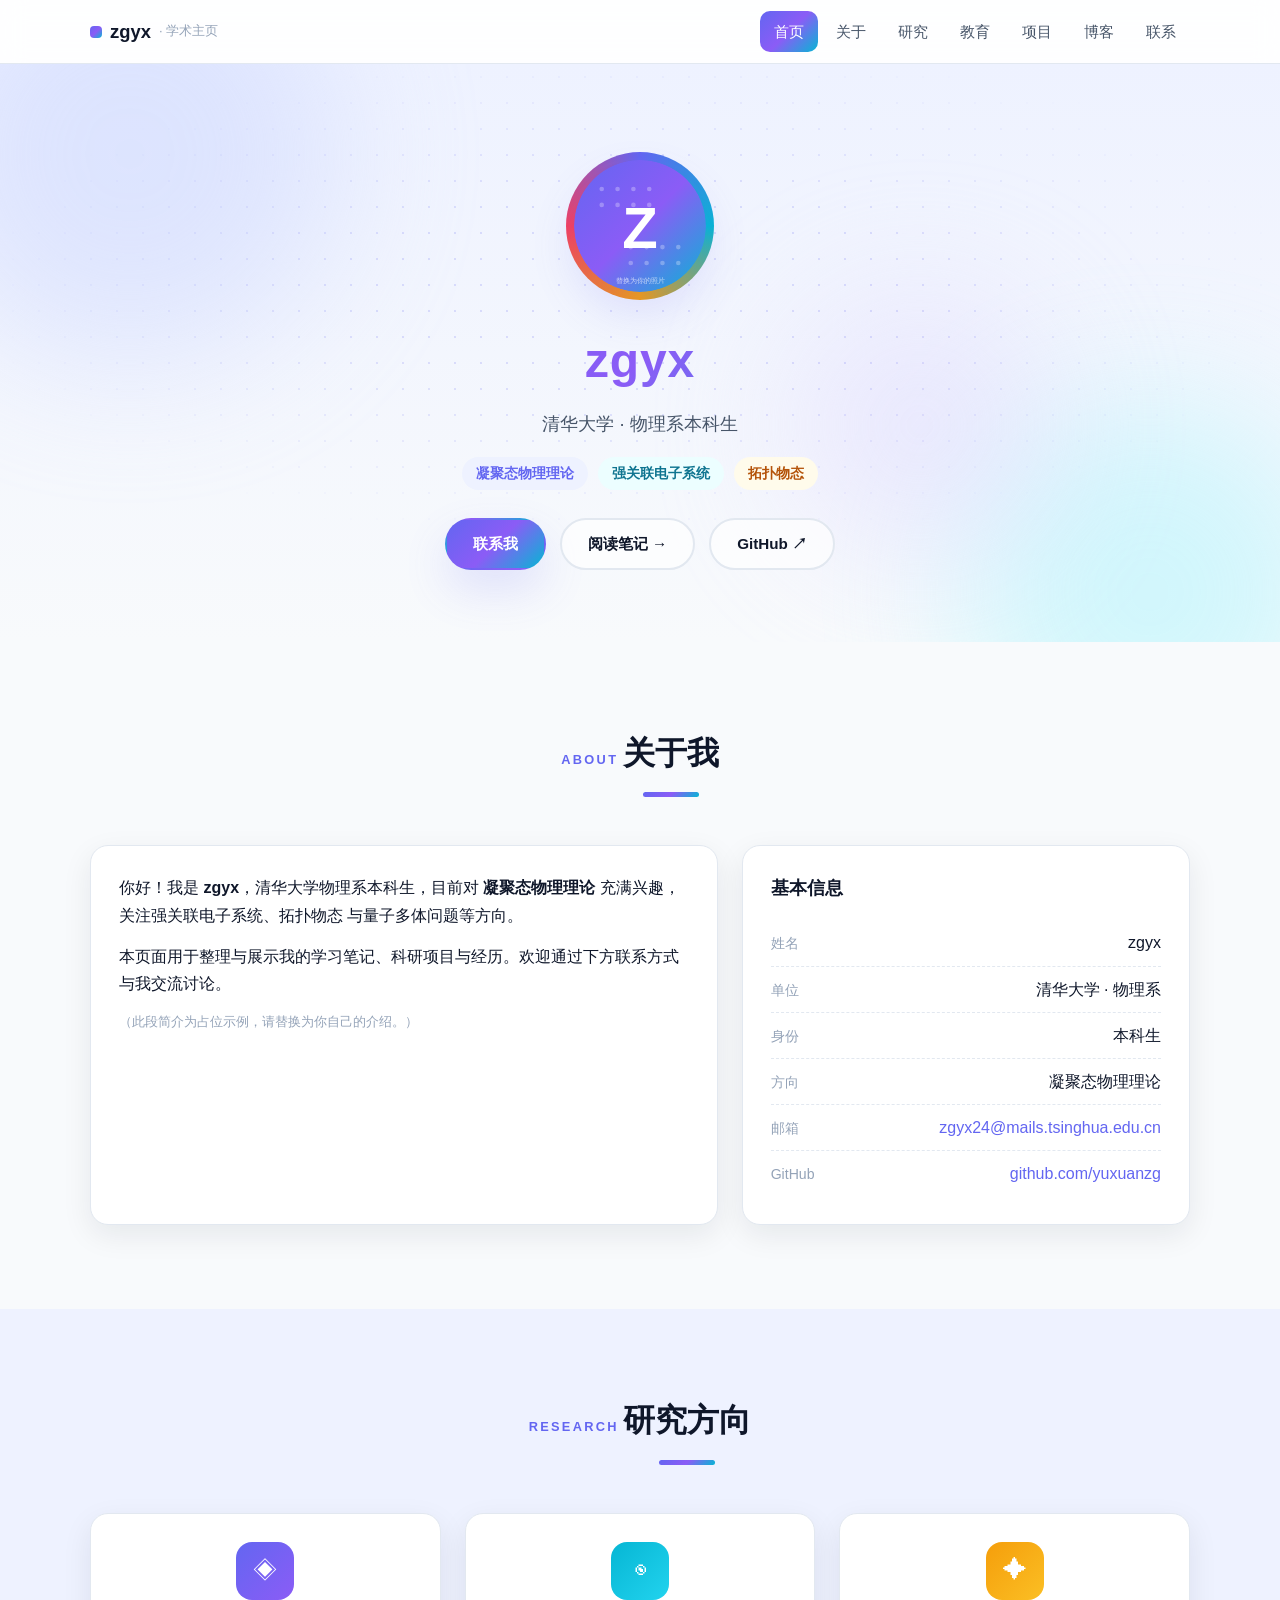
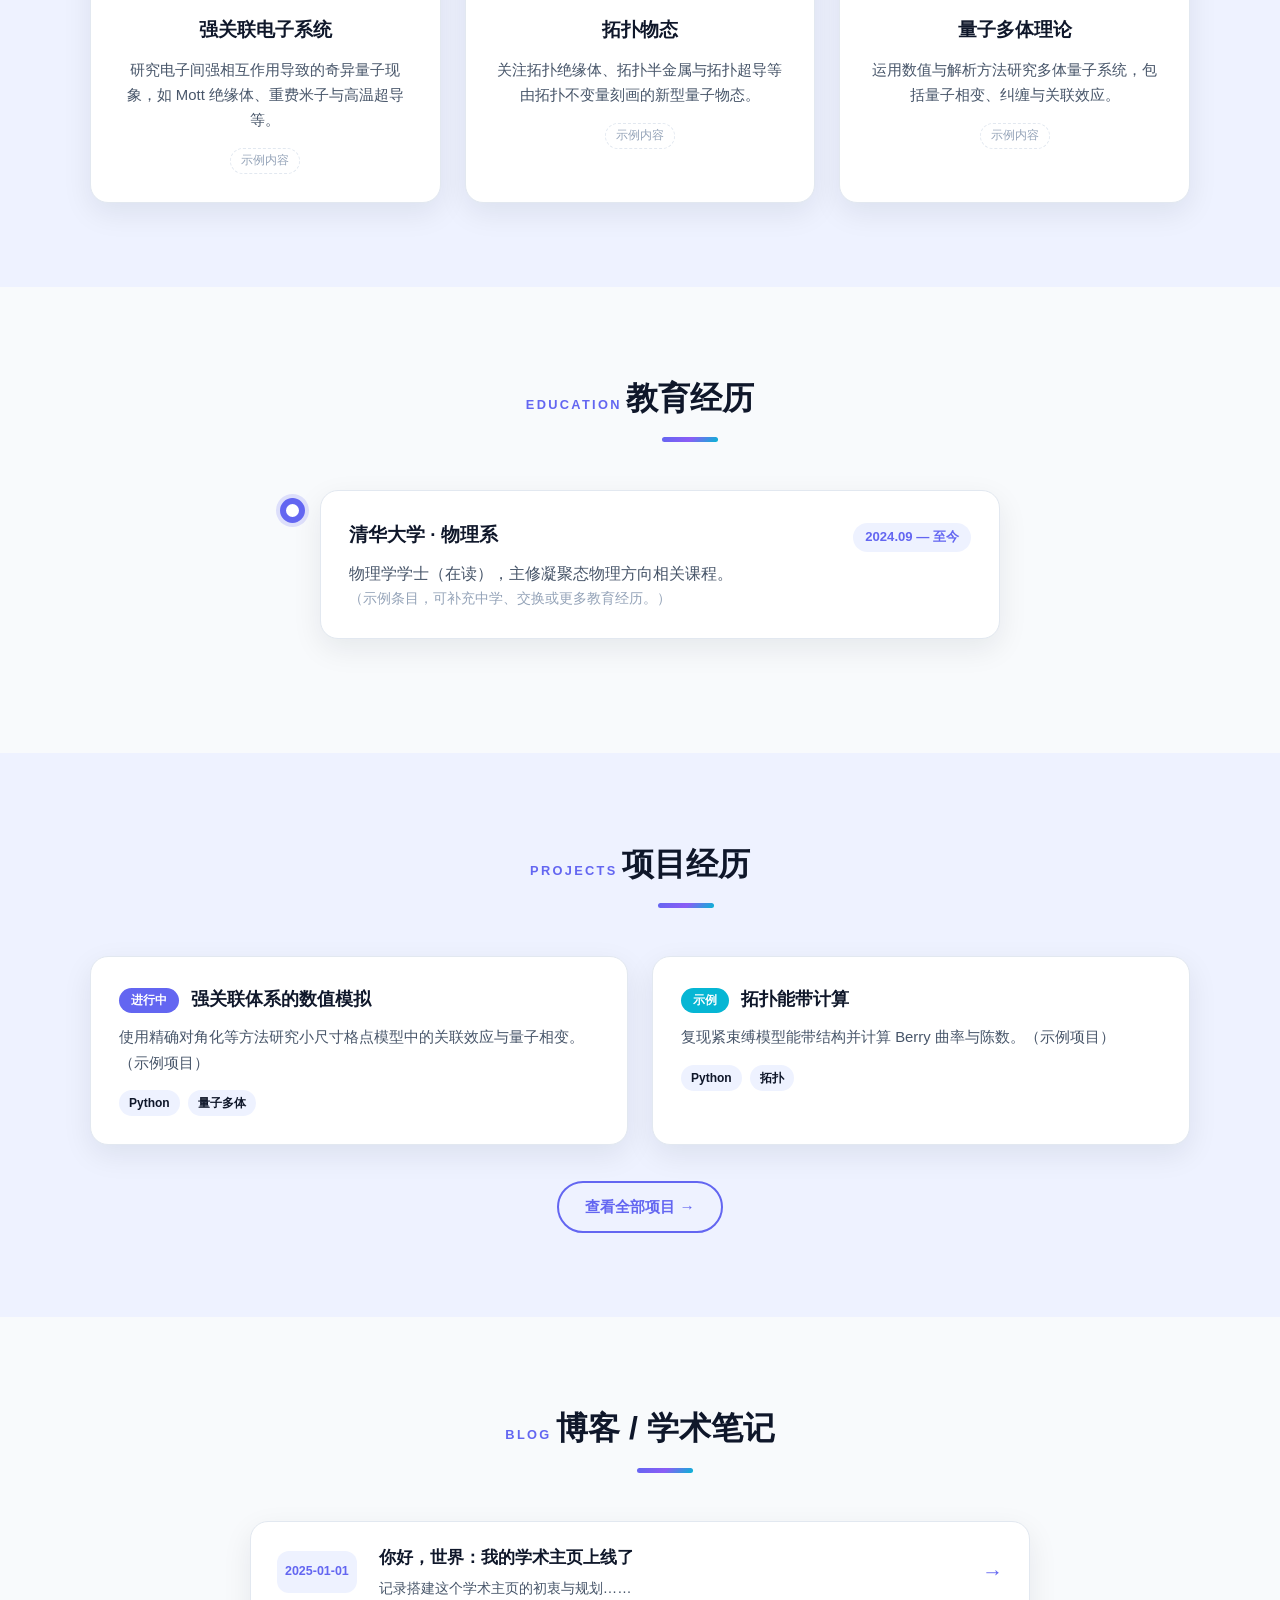
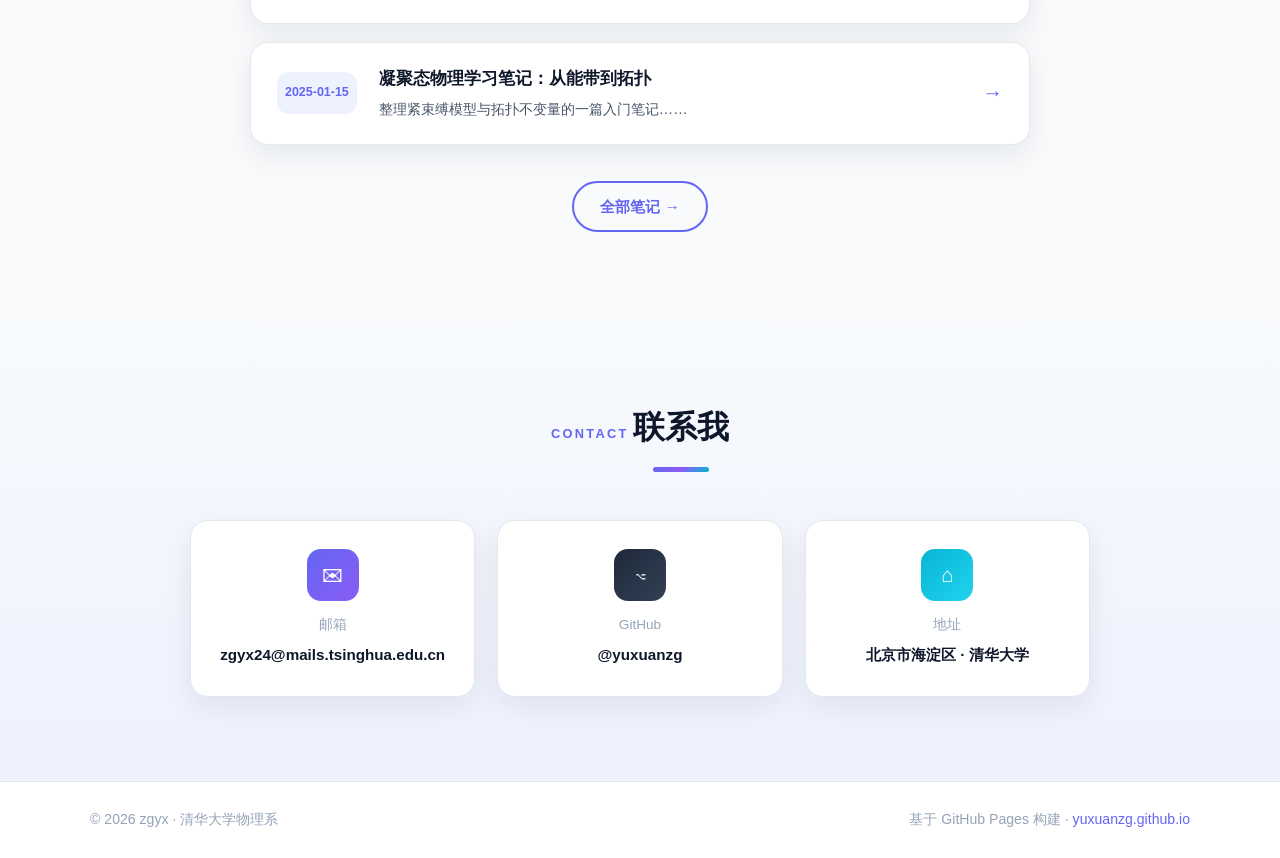
==== index.html @ 5ae7b386 "初始化学术主页" ====
<!DOCTYPE html>
<html lang="zh-CN">
<head>
  <meta charset="UTF-8" />
  <meta name="viewport" content="width=device-width, initial-scale=1.0" />
  <title>zgyx · 学术主页 | 清华大学物理系</title>
  <meta name="description" content="zgyx 的个人学术主页 —— 清华大学物理系本科生，研究方向：凝聚态物理理论。" />
  <link rel="icon" type="image/svg+xml" href="assets/favicon.svg" />
  <link rel="stylesheet" href="css/style.css" />
</head>
<body data-page="home">

  <!-- ======= 顶部导航 ======= -->
  <header class="navbar" id="navbar">
    <div class="container nav-inner">
      <a class="brand" href="index.html">
        <span class="brand-dot"></span>zgyx<span class="brand-sub">· 学术主页</span>
      </a>
      <nav class="nav-links" id="navLinks">
        <a href="#home" class="nav-link">首页</a>
        <a href="#about" class="nav-link">关于</a>
        <a href="#research" class="nav-link">研究</a>
        <a href="#education" class="nav-link">教育</a>
        <a href="#projects" class="nav-link">项目</a>
        <a href="#blog" class="nav-link">博客</a>
        <a href="#contact" class="nav-link">联系</a>
      </nav>
      <button class="nav-toggle" id="navToggle" aria-label="打开菜单">
        <span></span><span></span><span></span>
      </button>
    </div>
  </header>

  <main>
    <!-- ======= Hero ======= -->
    <section id="home" class="hero">
      <div class="hero-bg" aria-hidden="true">
        <span class="blob blob-1"></span>
        <span class="blob blob-2"></span>
        <span class="blob blob-3"></span>
        <div class="dot-grid"></div>
      </div>
      <div class="container hero-inner">
        <div class="avatar-wrap reveal">
          <img class="avatar" src="assets/avatar.svg" alt="zgyx 的头像" />
          <span class="avatar-ring"></span>
        </div>
        <h1 class="hero-name reveal">zgyx</h1>
        <p class="hero-sub reveal">清华大学 · 物理系本科生</p>
        <p class="hero-tag reveal">
          <span class="chip chip-indigo">凝聚态物理理论</span>
          <span class="chip chip-cyan">强关联电子系统</span>
          <span class="chip chip-amber">拓扑物态</span>
        </p>
        <div class="hero-actions reveal">
          <a class="btn btn-primary" href="#contact">联系我</a>
          <a class="btn btn-ghost" href="blog/index.html">阅读笔记 →</a>
          <a class="btn btn-ghost" href="https://github.com/yuxuanzg" target="_blank" rel="noopener">GitHub ↗</a>
        </div>
      </div>
    </section>

    <!-- ======= 关于 ======= -->
    <section id="about" class="section">
      <div class="container">
        <div class="section-head reveal">
          <span class="section-overline">About</span>
          <h2 class="section-title">关于我</h2>
        </div>
        <div class="about-grid">
          <div class="card about-card reveal">
            <p class="about-text">
              你好！我是 <strong>zgyx</strong>，清华大学物理系本科生，目前对
              <strong>凝聚态物理理论</strong> 充满兴趣，关注强关联电子系统、拓扑物态
              与量子多体问题等方向。
            </p>
            <p class="about-text">
              本页面用于整理与展示我的学习笔记、科研项目与经历。欢迎通过下方联系方式与我交流讨论。
            </p>
            <p class="about-note">（此段简介为占位示例，请替换为你自己的介绍。）</p>
          </div>
          <div class="card info-card reveal">
            <h3 class="info-title">基本信息</h3>
            <ul class="info-list">
              <li><span class="info-key">姓名</span><span>zgyx</span></li>
              <li><span class="info-key">单位</span><span>清华大学 · 物理系</span></li>
              <li><span class="info-key">身份</span><span>本科生</span></li>
              <li><span class="info-key">方向</span><span>凝聚态物理理论</span></li>
              <li><span class="info-key">邮箱</span><a href="mailto:zgyx24@mails.tsinghua.edu.cn">zgyx24@mails.tsinghua.edu.cn</a></li>
              <li><span class="info-key">GitHub</span><a href="https://github.com/yuxuanzg" target="_blank" rel="noopener">github.com/yuxuanzg</a></li>
            </ul>
          </div>
        </div>
      </div>
    </section>

    <!-- ======= 研究方向 ======= -->
    <section id="research" class="section section-alt">
      <div class="container">
        <div class="section-head reveal">
          <span class="section-overline">Research</span>
          <h2 class="section-title">研究方向</h2>
        </div>
        <div class="card-grid cols-3">
          <div class="card topic-card reveal">
            <div class="topic-icon icon-indigo">◈</div>
            <h3>强关联电子系统</h3>
            <p>研究电子间强相互作用导致的奇异量子现象，如 Mott 绝缘体、重费米子与高温超导等。</p>
            <span class="tag">示例内容</span>
          </div>
          <div class="card topic-card reveal">
            <div class="topic-icon icon-cyan">◉</div>
            <h3>拓扑物态</h3>
            <p>关注拓扑绝缘体、拓扑半金属与拓扑超导等由拓扑不变量刻画的新型量子物态。</p>
            <span class="tag">示例内容</span>
          </div>
          <div class="card topic-card reveal">
            <div class="topic-icon icon-amber">✦</div>
            <h3>量子多体理论</h3>
            <p>运用数值与解析方法研究多体量子系统，包括量子相变、纠缠与关联效应。</p>
            <span class="tag">示例内容</span>
          </div>
        </div>
      </div>
    </section>

    <!-- ======= 教育经历 ======= -->
    <section id="education" class="section">
      <div class="container">
        <div class="section-head reveal">
          <span class="section-overline">Education</span>
          <h2 class="section-title">教育经历</h2>
        </div>
        <div class="timeline reveal">
          <div class="timeline-item">
            <div class="timeline-dot"></div>
            <div class="card timeline-card">
              <div class="timeline-head">
                <h3>清华大学 · 物理系</h3>
                <span class="timeline-date">2024.09 — 至今</span>
              </div>
              <p class="timeline-desc">物理学学士（在读），主修凝聚态物理方向相关课程。</p>
              <p class="muted">（示例条目，可补充中学、交换或更多教育经历。）</p>
            </div>
          </div>
        </div>
      </div>
    </section>

    <!-- ======= 项目经历 ======= -->
    <section id="projects" class="section section-alt">
      <div class="container">
        <div class="section-head reveal">
          <span class="section-overline">Projects</span>
          <h2 class="section-title">项目经历</h2>
        </div>
        <div class="card-grid cols-2">
          <div class="card project-card reveal">
            <div class="project-top">
              <span class="project-badge badge-indigo">进行中</span>
              <h3>强关联体系的数值模拟</h3>
            </div>
            <p>使用精确对角化等方法研究小尺寸格点模型中的关联效应与量子相变。（示例项目）</p>
            <div class="project-meta">
              <span class="chip chip-sm">Python</span>
              <span class="chip chip-sm">量子多体</span>
            </div>
          </div>
          <div class="card project-card reveal">
            <div class="project-top">
              <span class="project-badge badge-cyan">示例</span>
              <h3>拓扑能带计算</h3>
            </div>
            <p>复现紧束缚模型能带结构并计算 Berry 曲率与陈数。（示例项目）</p>
            <div class="project-meta">
              <span class="chip chip-sm">Python</span>
              <span class="chip chip-sm">拓扑</span>
            </div>
          </div>
        </div>
        <div class="center-btn reveal">
          <a class="btn btn-outline" href="projects.html">查看全部项目 →</a>
        </div>
      </div>
    </section>

    <!-- ======= 博客 ======= -->
    <section id="blog" class="section">
      <div class="container">
        <div class="section-head reveal">
          <span class="section-overline">Blog</span>
          <h2 class="section-title">博客 / 学术笔记</h2>
        </div>
        <div class="post-list reveal">
          <a class="post-item" href="blog/posts/hello-world.html">
            <div class="post-date">2025-01-01</div>
            <div class="post-info">
              <h3>你好，世界：我的学术主页上线了</h3>
              <p>记录搭建这个学术主页的初衷与规划……</p>
            </div>
            <span class="post-arrow">→</span>
          </a>
          <a class="post-item" href="blog/posts/condensed-matter-notes.html">
            <div class="post-date">2025-01-15</div>
            <div class="post-info">
              <h3>凝聚态物理学习笔记：从能带到拓扑</h3>
              <p>整理紧束缚模型与拓扑不变量的一篇入门笔记……</p>
            </div>
            <span class="post-arrow">→</span>
          </a>
        </div>
        <div class="center-btn reveal">
          <a class="btn btn-outline" href="blog/index.html">全部笔记 →</a>
        </div>
      </div>
    </section>

    <!-- ======= 联系方式 ======= -->
    <section id="contact" class="section section-contact">
      <div class="container">
        <div class="section-head reveal">
          <span class="section-overline">Contact</span>
          <h2 class="section-title">联系我</h2>
        </div>
        <div class="contact-grid reveal">
          <a class="card contact-card" href="mailto:zgyx24@mails.tsinghua.edu.cn">
            <span class="contact-icon icon-indigo">✉</span>
            <span class="contact-label">邮箱</span>
            <span class="contact-value">zgyx24@mails.tsinghua.edu.cn</span>
          </a>
          <a class="card contact-card" href="https://github.com/yuxuanzg" target="_blank" rel="noopener">
            <span class="contact-icon icon-dark">⌥</span>
            <span class="contact-label">GitHub</span>
            <span class="contact-value">@yuxuanzg</span>
          </a>
          <div class="card contact-card">
            <span class="contact-icon icon-cyan">⌂</span>
            <span class="contact-label">地址</span>
            <span class="contact-value">北京市海淀区 · 清华大学</span>
          </div>
        </div>
      </div>
    </section>
  </main>

  <footer class="footer">
    <div class="container footer-inner">
      <p>© <span id="year"></span> zgyx · 清华大学物理系</p>
      <p>基于 GitHub Pages 构建 · <a href="https://github.com/yuxuanzg" target="_blank" rel="noopener">yuxuanzg.github.io</a></p>
    </div>
  </footer>

  <button class="back-top" id="backTop" aria-label="回到顶部">↑</button>

  <script src="js/main.js"></script>
</body>
</html>
---- css/style.css ----
/* ==========================================================
   zgyx 学术主页 · 彩色现代风
   ========================================================== */

:root {
  --primary: #6366f1;
  --primary-2: #8b5cf6;
  --violet: #8b5cf6;
  --cyan: #06b6d4;
  --amber: #f59e0b;
  --rose: #f43f5e;
  --emerald: #10b981;
  --bg: #f8fafc;
  --bg-alt: #eef2ff;
  --card: #ffffff;
  --text: #0f172a;
  --text-2: #475569;
  --text-3: #94a3b8;
  --border: #e2e8f0;
  --shadow: 0 10px 30px rgba(15, 23, 42, 0.08);
  --shadow-lg: 0 20px 45px rgba(99, 102, 241, 0.16);
  --radius: 18px;
  --grad: linear-gradient(135deg, #6366f1 0%, #8b5cf6 50%, #06b6d4 100%);
  --nav-h: 64px;
  --font: "Inter", -apple-system, BlinkMacSystemFont, "Segoe UI", "PingFang SC",
    "Hiragino Sans GB", "Microsoft YaHei", "Noto Sans SC", sans-serif;
}

* { margin: 0; padding: 0; box-sizing: border-box; }

html { scroll-behavior: smooth; }

body {
  font-family: var(--font);
  background: var(--bg);
  color: var(--text);
  line-height: 1.7;
  -webkit-font-smoothing: antialiased;
}

a { color: var(--primary); text-decoration: none; transition: color .2s; }
a:hover { color: var(--primary-2); }

img { max-width: 100%; display: block; }

.container { width: min(1100px, 92%); margin: 0 auto; }

.muted { color: var(--text-3); font-size: .85rem; }

/* ---------- 导航 ---------- */
.navbar {
  position: sticky; top: 0; z-index: 100;
  height: var(--nav-h);
  background: rgba(255, 255, 255, 0.82);
  backdrop-filter: blur(12px);
  -webkit-backdrop-filter: blur(12px);
  border-bottom: 1px solid var(--border);
}

.nav-inner {
  height: 100%;
  display: flex; align-items: center; justify-content: space-between;
}

.brand {
  display: flex; align-items: center; gap: 8px;
  font-weight: 800; font-size: 1.15rem; color: var(--text);
}

.brand-dot {
  width: 12px; height: 12px; border-radius: 4px;
  background: var(--grad);
  display: inline-block;
}

.brand-sub { font-size: .82rem; color: var(--text-3); font-weight: 500; }

.nav-links { display: flex; gap: 4px; }

.nav-link {
  padding: 8px 14px; border-radius: 10px;
  color: var(--text-2); font-size: .95rem; font-weight: 500;
}

.nav-link:hover { background: var(--bg-alt); color: var(--primary); }
.nav-link.active { background: var(--grad); color: #fff; }

.nav-toggle {
  display: none; flex-direction: column; gap: 5px;
  background: none; border: none; cursor: pointer; padding: 8px;
}
.nav-toggle span {
  width: 22px; height: 2px; background: var(--text); border-radius: 2px;
  transition: .3s;
}

/* ---------- Hero ---------- */
.hero {
  position: relative;
  padding: 96px 0 72px;
  text-align: center;
  overflow: hidden;
  background: linear-gradient(180deg, #eef2ff 0%, #f8fafc 100%);
}

.hero-bg { position: absolute; inset: 0; pointer-events: none; }

.blob {
  position: absolute; border-radius: 50%;
  filter: blur(70px); opacity: .45; animation: float 14s ease-in-out infinite;
}
.blob-1 { width: 420px; height: 420px; background: #c7d2fe; top: -120px; left: -80px; }
.blob-2 { width: 380px; height: 380px; background: #a5f3fc; bottom: -140px; right: -60px; animation-delay: -5s; }
.blob-3 { width: 260px; height: 260px; background: #ddd6fe; top: 40%; right: 18%; animation-delay: -9s; }

.dot-grid {
  position: absolute; inset: 0;
  background-image: radial-gradient(rgba(99, 102, 241, .18) 1.2px, transparent 1.2px);
  background-size: 26px 26px;
  mask-image: radial-gradient(ellipse 70% 60% at 50% 40%, #000 30%, transparent 75%);
  -webkit-mask-image: radial-gradient(ellipse 70% 60% at 50% 40%, #000 30%, transparent 75%);
}

@keyframes float {
  0%, 100% { transform: translate(0, 0) scale(1); }
  50% { transform: translate(24px, -18px) scale(1.06); }
}

.hero-inner { position: relative; z-index: 1; }

.avatar-wrap { position: relative; display: inline-block; margin-bottom: 20px; }

.avatar {
  width: 132px; height: 132px; border-radius: 50%;
  object-fit: cover; position: relative; z-index: 1;
  box-shadow: var(--shadow-lg);
}

.avatar-ring {
  position: absolute; inset: -8px; border-radius: 50%;
  background: conic-gradient(#6366f1, #06b6d4, #f59e0b, #f43f5e, #6366f1);
  animation: spin 8s linear infinite;
  z-index: 0;
}

@keyframes spin { to { transform: rotate(360deg); } }

.hero-name {
  font-size: 3rem; font-weight: 800; letter-spacing: .02em;
  background: var(--grad);
  -webkit-background-clip: text; background-clip: text; color: transparent;
}

.hero-sub { color: var(--text-2); font-size: 1.15rem; margin-top: 6px; }
.hero-tag { margin-top: 18px; display: flex; gap: 10px; justify-content: center; flex-wrap: wrap; }
.hero-actions { margin-top: 28px; display: flex; gap: 14px; justify-content: center; flex-wrap: wrap; }

/* ---------- 按钮 ---------- */
.btn {
  display: inline-block; padding: 11px 26px; border-radius: 999px;
  font-weight: 600; font-size: .95rem; cursor: pointer;
  border: 2px solid transparent; transition: all .25s;
}

.btn-primary { background: var(--grad); color: #fff; box-shadow: var(--shadow-lg); }
.btn-primary:hover { transform: translateY(-2px); box-shadow: 0 24px 50px rgba(99, 102, 241, .3); color: #fff; }

.btn-ghost { background: rgba(255,255,255,.7); border-color: var(--border); color: var(--text); }
.btn-ghost:hover { border-color: var(--primary); color: var(--primary); transform: translateY(-2px); }

.btn-outline { border-color: var(--primary); color: var(--primary); background: transparent; }
.btn-outline:hover { background: var(--primary); color: #fff; transform: translateY(-2px); }

/* ---------- 通用区块 ---------- */
.section { padding: 84px 0; }
.section-alt { background: var(--bg-alt); }

.section-head { text-align: center; margin-bottom: 48px; }

.section-overline {
  display: inline-block; font-size: .8rem; font-weight: 700; letter-spacing: .18em;
  text-transform: uppercase; color: var(--primary); margin-bottom: 8px;
}

.section-title { font-size: 2rem; font-weight: 800; position: relative; display: inline-block; }
.section-title::after {
  content: ""; display: block; width: 56px; height: 5px;
  background: var(--grad); border-radius: 99px; margin: 12px auto 0;
}

/* ---------- 卡片 ---------- */
.card {
  background: var(--card); border: 1px solid var(--border);
  border-radius: var(--radius); box-shadow: var(--shadow);
  padding: 28px; transition: transform .25s, box-shadow .25s;
}

.card:hover { transform: translateY(-5px); box-shadow: var(--shadow-lg); }

.card-grid { display: grid; gap: 24px; }
.cols-2 { grid-template-columns: repeat(2, 1fr); }
.cols-3 { grid-template-columns: repeat(3, 1fr); }

/* ---------- 关于 ---------- */
.about-grid { display: grid; grid-template-columns: 1.4fr 1fr; gap: 24px; }

.about-text { margin-bottom: 14px; }
.about-note { color: var(--text-3); font-size: .82rem; }

.info-title { margin-bottom: 16px; font-size: 1.1rem; }

.info-list { list-style: none; }
.info-list li {
  display: flex; justify-content: space-between; align-items: baseline;
  padding: 9px 0; border-bottom: 1px dashed var(--border); gap: 16px;
}
.info-list li:last-child { border-bottom: none; }
.info-key { color: var(--text-3); font-size: .88rem; white-space: nowrap; }

/* ---------- 研究方向 ---------- */
.topic-card { text-align: center; }
.topic-card p { color: var(--text-2); font-size: .93rem; margin: 12px 0; }

.topic-icon {
  width: 58px; height: 58px; margin: 0 auto 14px;
  display: grid; place-items: center; border-radius: 16px;
  font-size: 1.5rem; color: #fff;
}

.icon-indigo { background: linear-gradient(135deg, #6366f1, #8b5cf6); }
.icon-cyan { background: linear-gradient(135deg, #06b6d4, #22d3ee); }
.icon-amber { background: linear-gradient(135deg, #f59e0b, #fbbf24); }
.icon-dark { background: linear-gradient(135deg, #1e293b, #334155); }

.tag {
  display: inline-block; font-size: .72rem; color: var(--text-3);
  border: 1px dashed var(--border); border-radius: 99px; padding: 2px 10px;
}

/* ---------- 时间线 ---------- */
.timeline { max-width: 720px; margin: 0 auto; }

.timeline-item { position: relative; padding-left: 40px; padding-bottom: 30px; }

.timeline-item::before {
  content: ""; position: absolute; left: 11px; top: 8px; bottom: 0;
  width: 3px; border-radius: 99px; background: linear-gradient(#6366f1, #06b6d4);
}

.timeline-item:last-child::before { bottom: auto; height: 24px; }

.timeline-dot {
  position: absolute; left: 0; top: 8px;
  width: 25px; height: 25px; border-radius: 50%;
  background: #fff; border: 6px solid var(--primary);
  box-shadow: 0 0 0 4px rgba(99, 102, 241, .18);
}

.timeline-head { display: flex; justify-content: space-between; align-items: baseline; gap: 12px; flex-wrap: wrap; }

.timeline-date {
  font-size: .82rem; font-weight: 600; color: var(--primary);
  background: var(--bg-alt); padding: 3px 12px; border-radius: 99px;
}

.timeline-desc { color: var(--text-2); margin-top: 8px; }

/* ---------- 项目 ---------- */
.project-card .project-top { display: flex; align-items: center; gap: 12px; margin-bottom: 10px; }
.project-card h3 { font-size: 1.1rem; }
.project-card p { color: var(--text-2); font-size: .93rem; }

.project-badge {
  font-size: .72rem; font-weight: 700; color: #fff;
  padding: 3px 12px; border-radius: 99px; white-space: nowrap;
}
.badge-indigo { background: var(--primary); }
.badge-cyan { background: var(--cyan); }
.badge-amber { background: var(--amber); }

.project-meta { margin-top: 14px; display: flex; gap: 8px; flex-wrap: wrap; }

.chip {
  display: inline-block; padding: 5px 14px; border-radius: 99px;
  font-size: .85rem; font-weight: 600; background: var(--bg-alt);
}

.chip-sm { font-size: .75rem; padding: 3px 10px; }

.chip-indigo { background: #eef2ff; color: var(--primary); }
.chip-cyan { background: #ecfeff; color: #0e7490; }
.chip-amber { background: #fffbeb; color: #b45309; }

.center-btn { text-align: center; margin-top: 36px; }

/* ---------- 博客列表 ---------- */
.post-list { max-width: 780px; margin: 0 auto; display: flex; flex-direction: column; gap: 18px; }

.post-item {
  display: flex; align-items: center; gap: 22px;
  background: var(--card); border: 1px solid var(--border);
  border-radius: var(--radius); padding: 22px 26px;
  box-shadow: var(--shadow); transition: all .25s;
}

.post-item:hover { transform: translateX(6px); box-shadow: var(--shadow-lg); }

.post-date {
  flex-shrink: 0; text-align: center; color: var(--primary);
  background: var(--bg-alt); border-radius: 12px; padding: 10px 8px;
  font-size: .78rem; font-weight: 700; min-width: 74px;
}

.post-info h3 { font-size: 1.05rem; color: var(--text); margin-bottom: 4px; }
.post-info p { color: var(--text-2); font-size: .9rem; }

.post-arrow { margin-left: auto; font-size: 1.3rem; color: var(--primary); transition: transform .25s; }
.post-item:hover .post-arrow { transform: translateX(4px); }

/* ---------- 联系 ---------- */
.section-contact { background: linear-gradient(180deg, #f8fafc 0%, #eef2ff 100%); }

.contact-grid { display: grid; grid-template-columns: repeat(3, 1fr); gap: 22px; max-width: 900px; margin: 0 auto; }

.contact-card { text-align: center; display: flex; flex-direction: column; align-items: center; gap: 6px; }

.contact-icon {
  width: 52px; height: 52px; border-radius: 14px;
  display: grid; place-items: center; font-size: 1.3rem; color: #fff; margin-bottom: 6px;
}

.contact-label { font-size: .85rem; color: var(--text-3); }
.contact-value { font-weight: 700; font-size: .95rem; color: var(--text); word-break: break-all; }

/* ---------- 页脚 ---------- */
.footer { border-top: 1px solid var(--border); padding: 26px 0; background: #fff; }

.footer-inner {
  display: flex; justify-content: space-between; align-items: center;
  gap: 12px; flex-wrap: wrap; color: var(--text-3); font-size: .88rem;
}

/* ---------- 回到顶部 ---------- */
.back-top {
  position: fixed; right: 26px; bottom: 26px; z-index: 90;
  width: 46px; height: 46px; border-radius: 50%; border: none; cursor: pointer;
  background: var(--grad); color: #fff; font-size: 1.15rem;
  box-shadow: var(--shadow-lg); opacity: 0; visibility: hidden;
  transform: translateY(12px); transition: all .3s;
}

.back-top.show { opacity: 1; visibility: visible; transform: translateY(0); }
.back-top:hover { transform: translateY(-3px); }

/* ---------- 滚动显示动画 ---------- */
.reveal { opacity: 0; transform: translateY(26px); transition: opacity .7s ease, transform .7s ease; }
.reveal.visible { opacity: 1; transform: none; }

/* ---------- 博客文章排版 ---------- */
.article-hero { padding: 64px 0 32px; text-align: center; }

.article-title { font-size: 2rem; font-weight: 800; line-height: 1.4; }

.article-meta { color: var(--text-3); font-size: .9rem; margin-top: 12px; }

.article-body { max-width: 780px; margin: 0 auto; }

.prose { color: var(--text-2); font-size: 1.02rem; }

.prose h2 { color: var(--text); font-size: 1.45rem; margin: 34px 0 14px; padding-left: 14px; border-left: 4px solid var(--primary); }
.prose h3 { color: var(--text); margin: 26px 0 10px; }
.prose p { margin-bottom: 16px; }
.prose ul, .prose ol { margin: 0 0 16px 22px; }
.prose li { margin-bottom: 6px; }
.prose code {
  background: var(--bg-alt); color: var(--primary);
  padding: 2px 8px; border-radius: 6px; font-size: .9em;
}
.prose blockquote {
  border-left: 4px solid var(--cyan); background: #ecfeff;
  padding: 14px 20px; border-radius: 0 12px 12px 0; margin: 18px 0;
  color: var(--text-2);
}
.prose .note-box {
  background: #fffbeb; border: 1px solid #fde68a; color: #92400e;
  border-radius: 12px; padding: 14px 18px; margin: 18px 0; font-size: .92rem;
}

/* ---------- 响应式 ---------- */
@media (max-width: 860px) {
  .cols-2, .cols-3, .about-grid, .contact-grid { grid-template-columns: 1fr; }
  .section { padding: 64px 0; }
  .hero { padding: 72px 0 56px; }
  .hero-name { font-size: 2.3rem; }

  .nav-toggle { display: flex; }
  .nav-links {
    position: fixed; top: var(--nav-h); left: 0; right: 0;
    flex-direction: column; background: #fff; padding: 16px 6vw 24px;
    border-bottom: 1px solid var(--border);
    box-shadow: 0 20px 40px rgba(15,23,42,.1);
    transform: translateY(-140%); transition: transform .3s;
  }
  .nav-links.open { transform: translateY(0); }
  .nav-link { padding: 12px 16px; }

  .post-item { flex-direction: column; align-items: flex-start; gap: 12px; }
  .post-arrow { margin-left: 0; }
  .footer-inner { flex-direction: column; text-align: center; }
}

@media (prefers-reduced-motion: reduce) {
  *, *::before, *::after { animation: none !important; transition: none !important; }
  html { scroll-behavior: auto; }
  .reveal { opacity: 1; transform: none; }
}
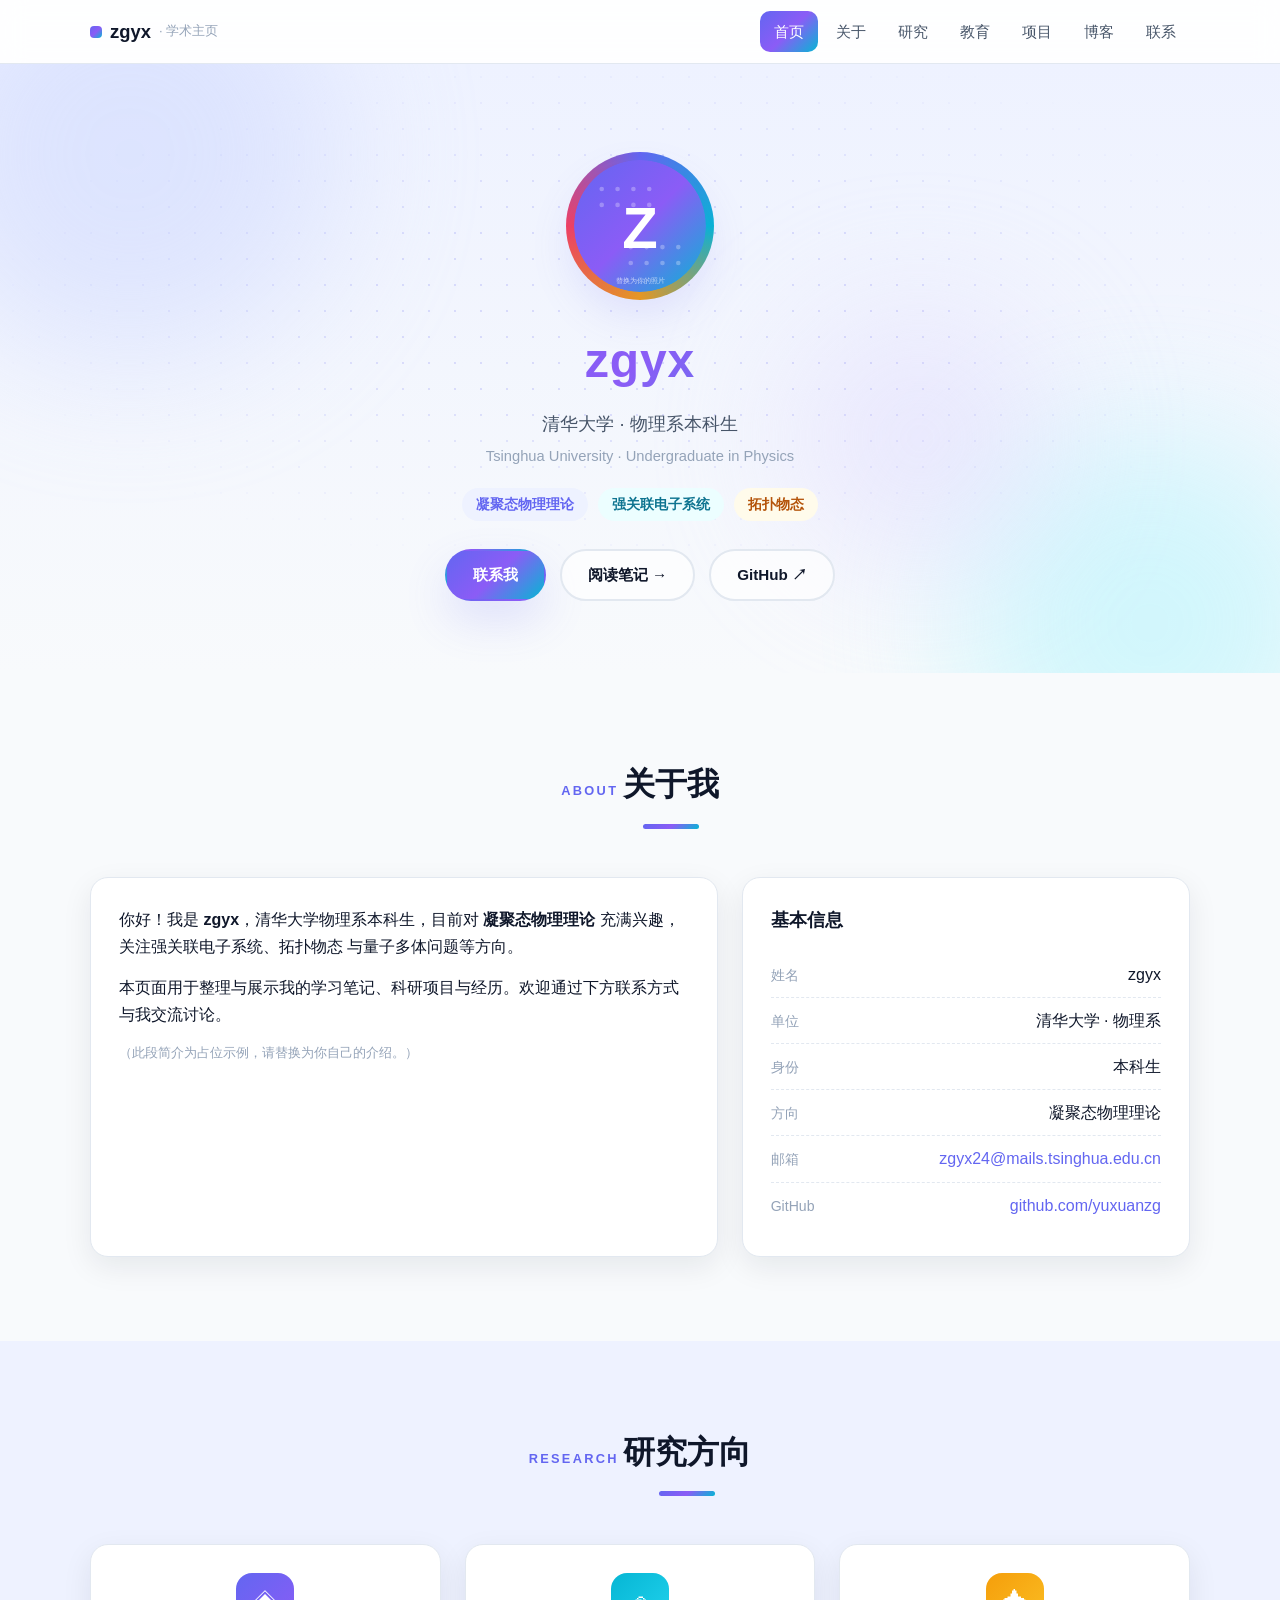
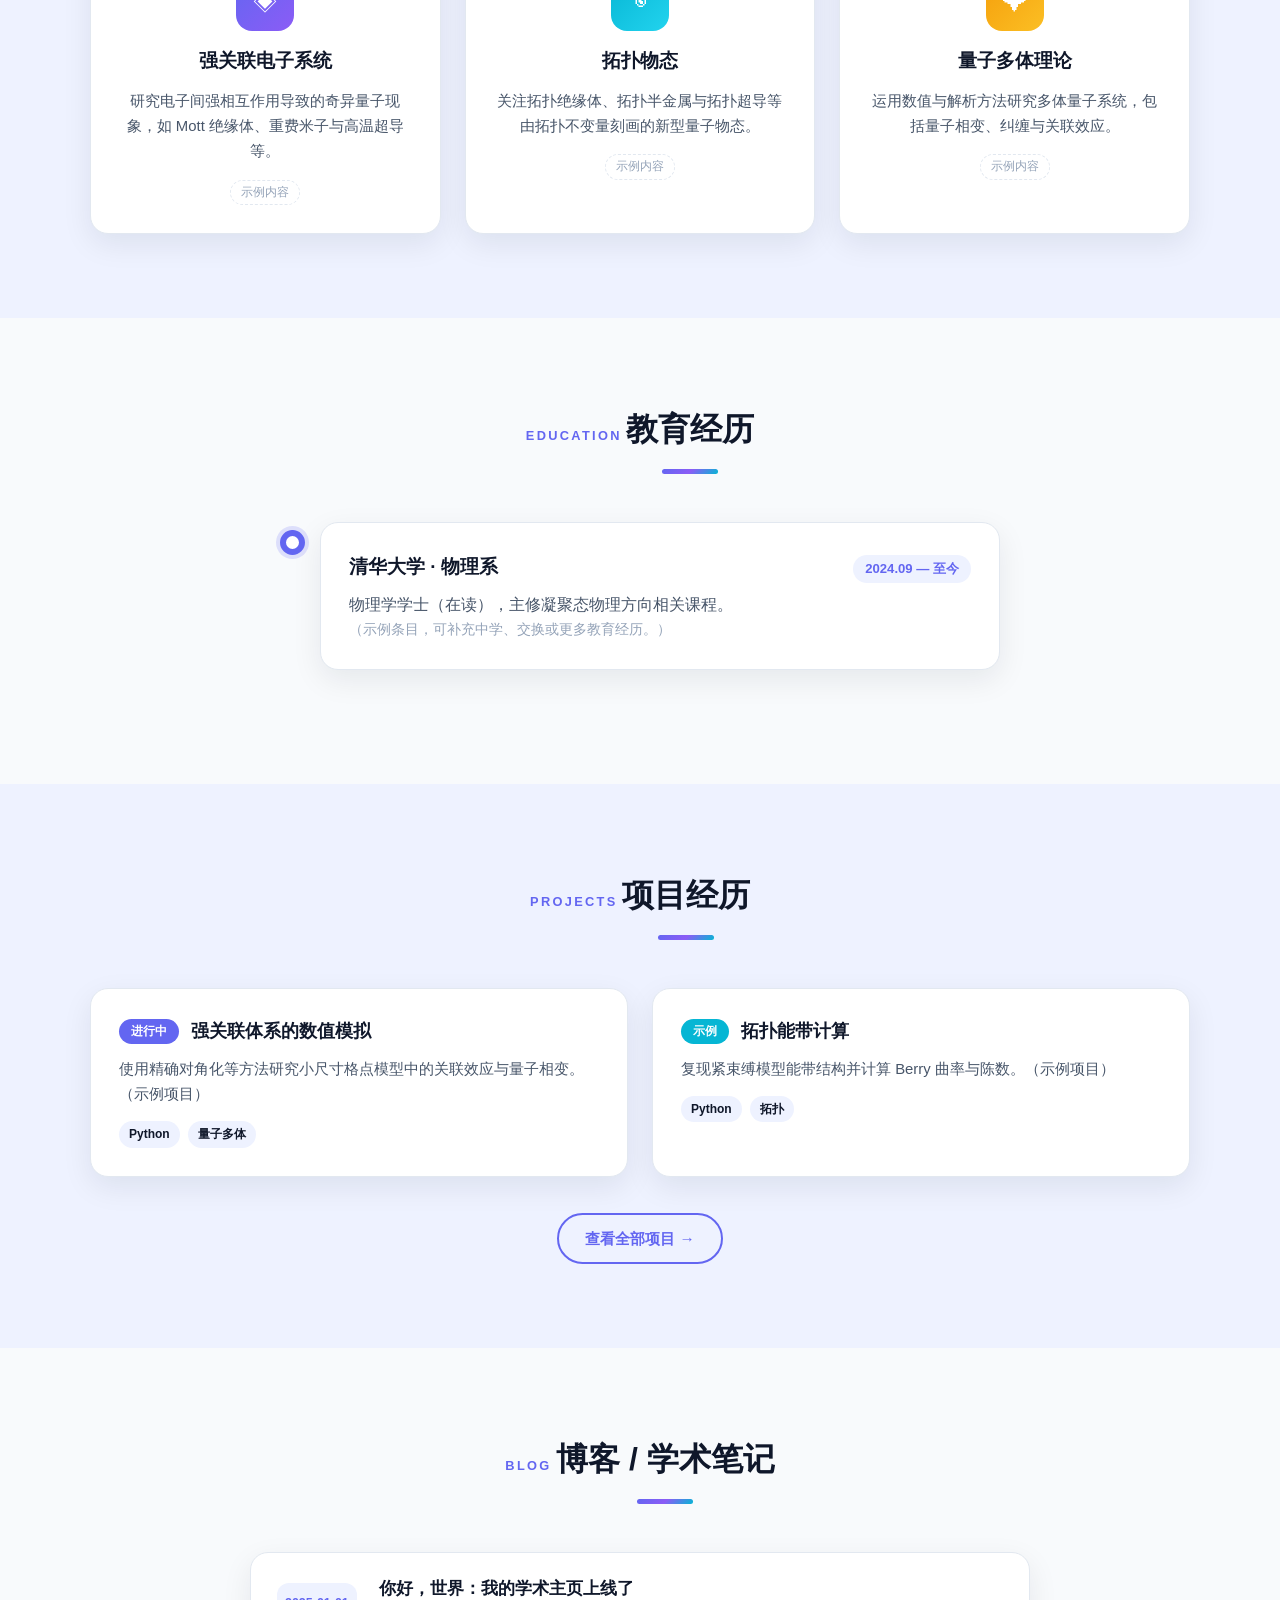
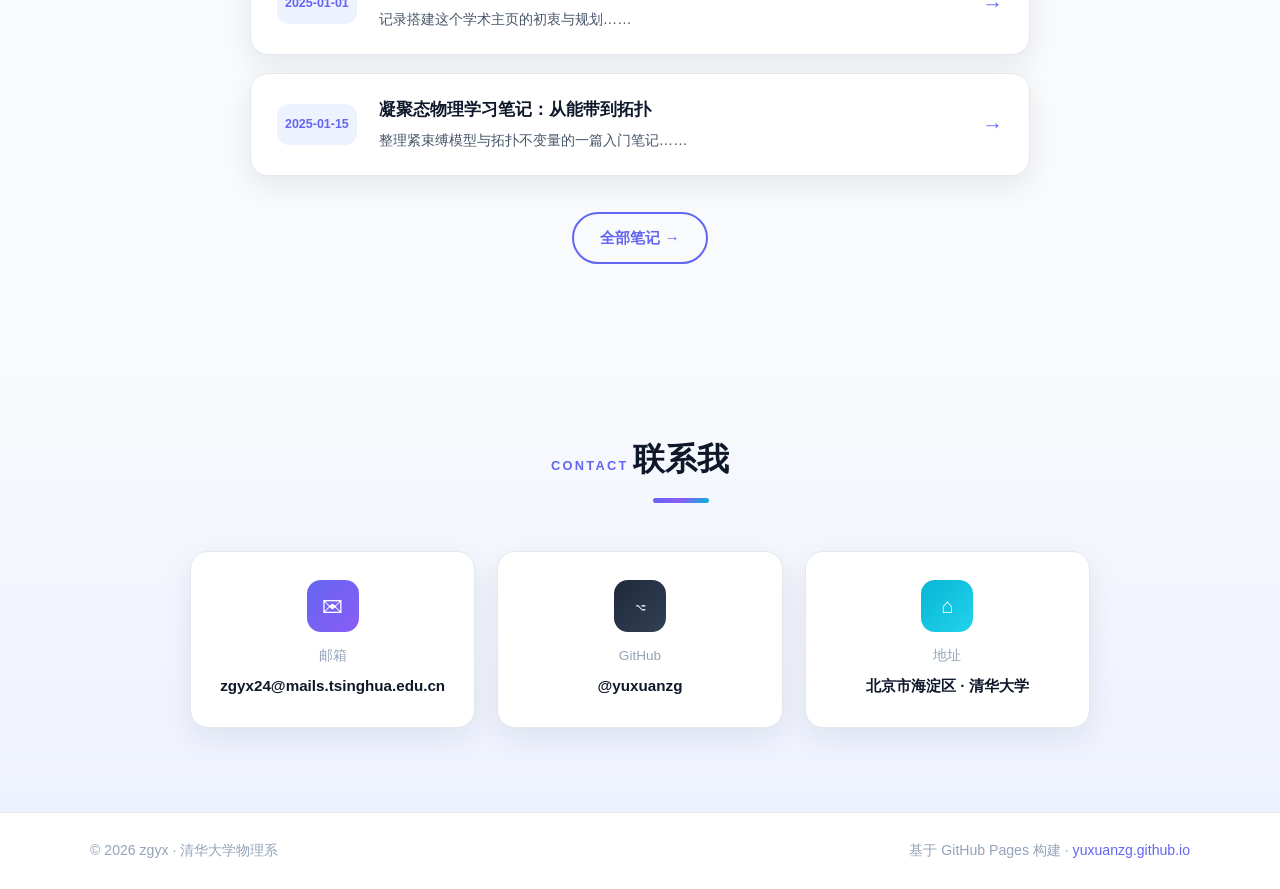
==== commit 0717bebb: "演示修改：Hero区添加英文副标题" ====
--- a/index.html
+++ b/index.html
@@ -46,7 +46,7 @@
           <span class="avatar-ring"></span>
         </div>
         <h1 class="hero-name reveal">zgyx</h1>
-        <p class="hero-sub reveal">清华大学 · 物理系本科生</p>
+        <p class="hero-sub reveal">清华大学 · 物理系本科生<br /><span class="hero-sub-en">Tsinghua University · Undergraduate in Physics</span></p>
         <p class="hero-tag reveal">
           <span class="chip chip-indigo">凝聚态物理理论</span>
           <span class="chip chip-cyan">强关联电子系统</span>
--- a/css/style.css
+++ b/css/style.css
@@ -152,6 +152,11 @@
 }
 
 .hero-sub { color: var(--text-2); font-size: 1.15rem; margin-top: 6px; }
+
+.hero-sub-en {
+  display: inline-block; margin-top: 4px;
+  font-size: .92rem; color: var(--text-3); font-weight: 500;
+}
 .hero-tag { margin-top: 18px; display: flex; gap: 10px; justify-content: center; flex-wrap: wrap; }
 .hero-actions { margin-top: 28px; display: flex; gap: 14px; justify-content: center; flex-wrap: wrap; }
 
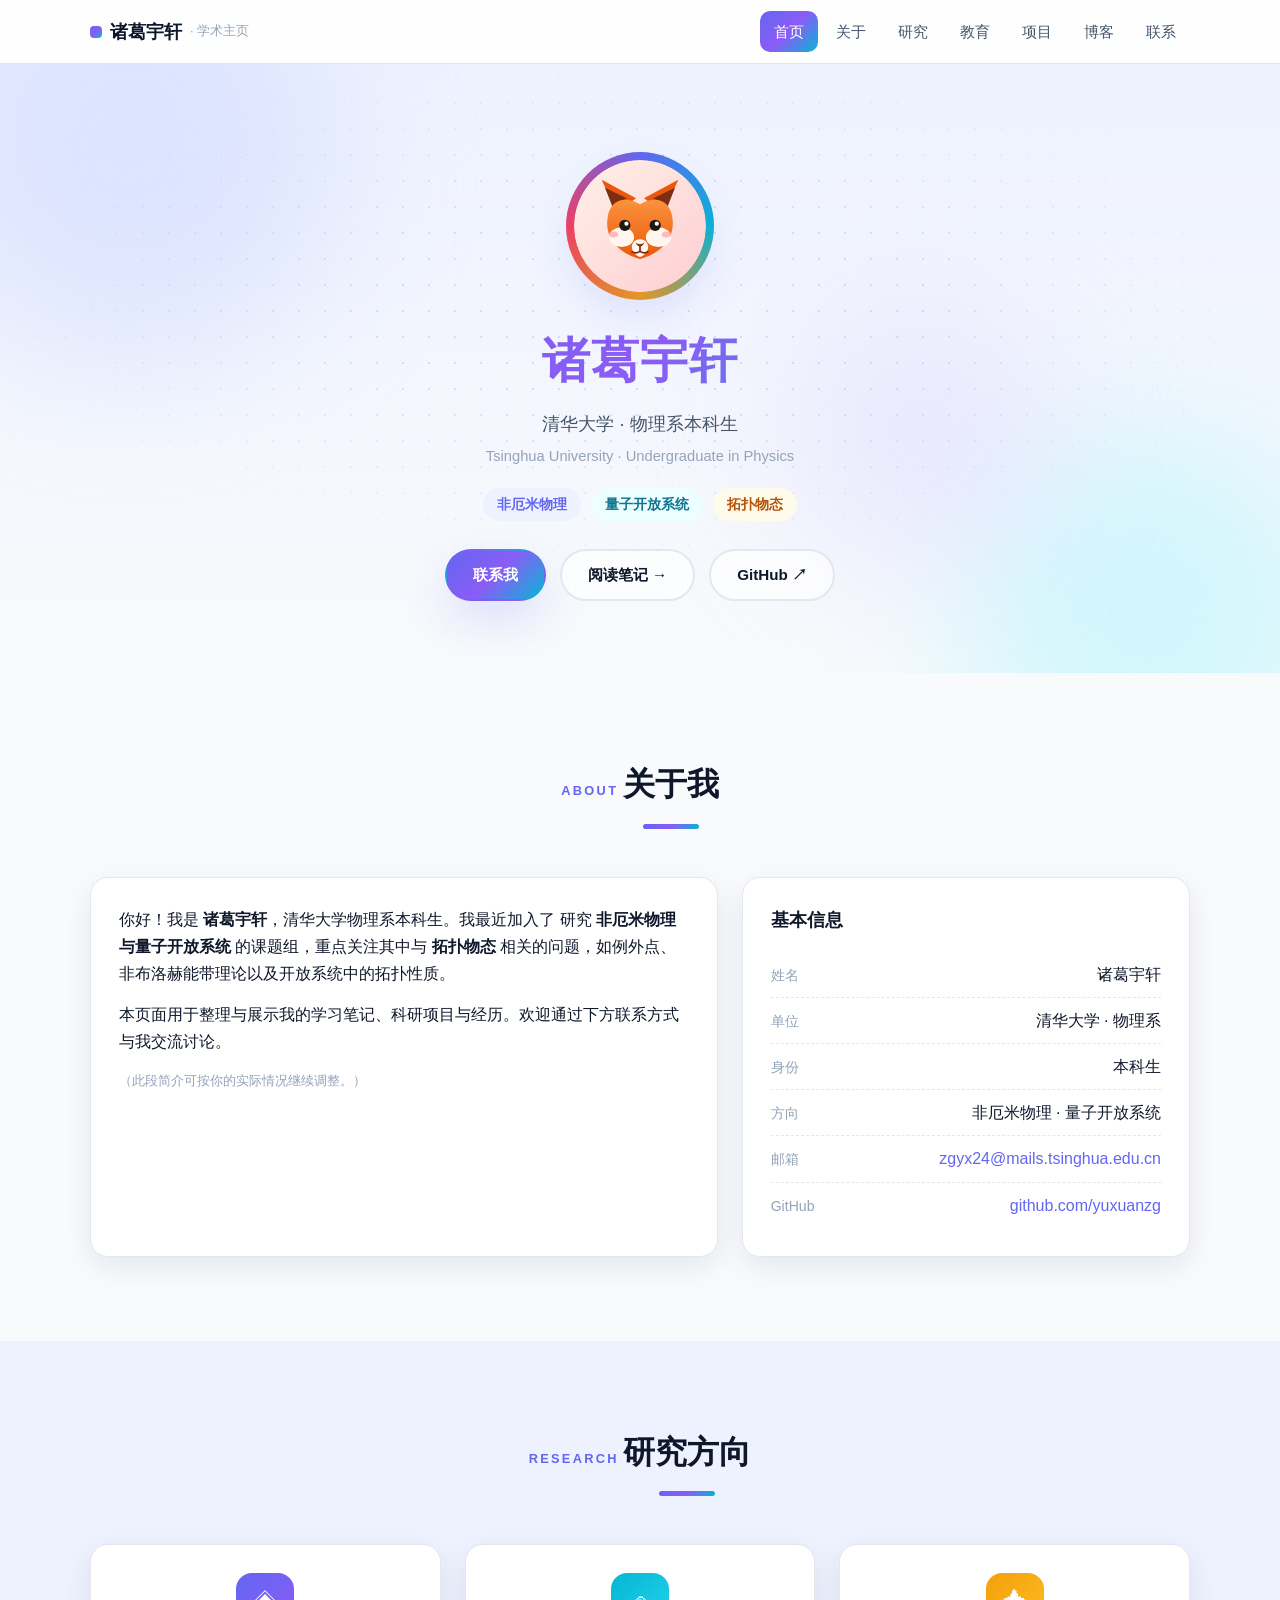
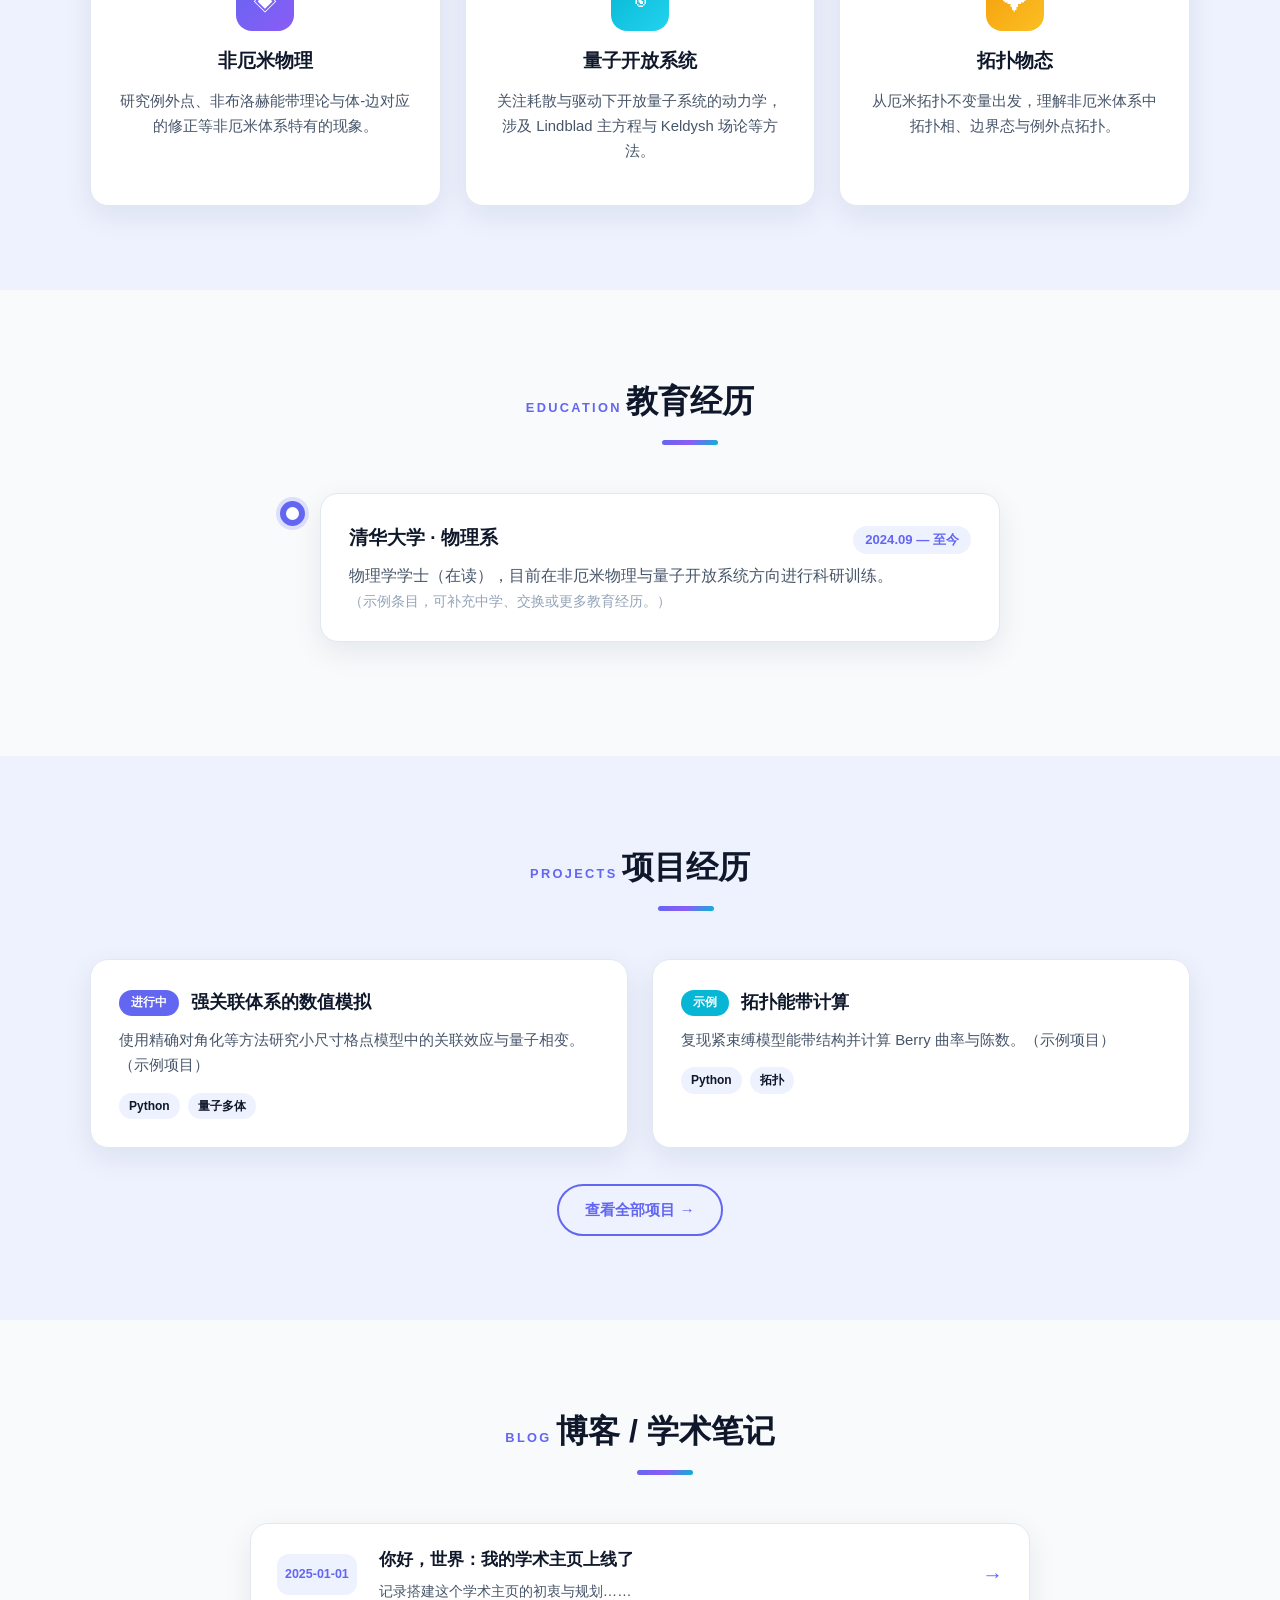
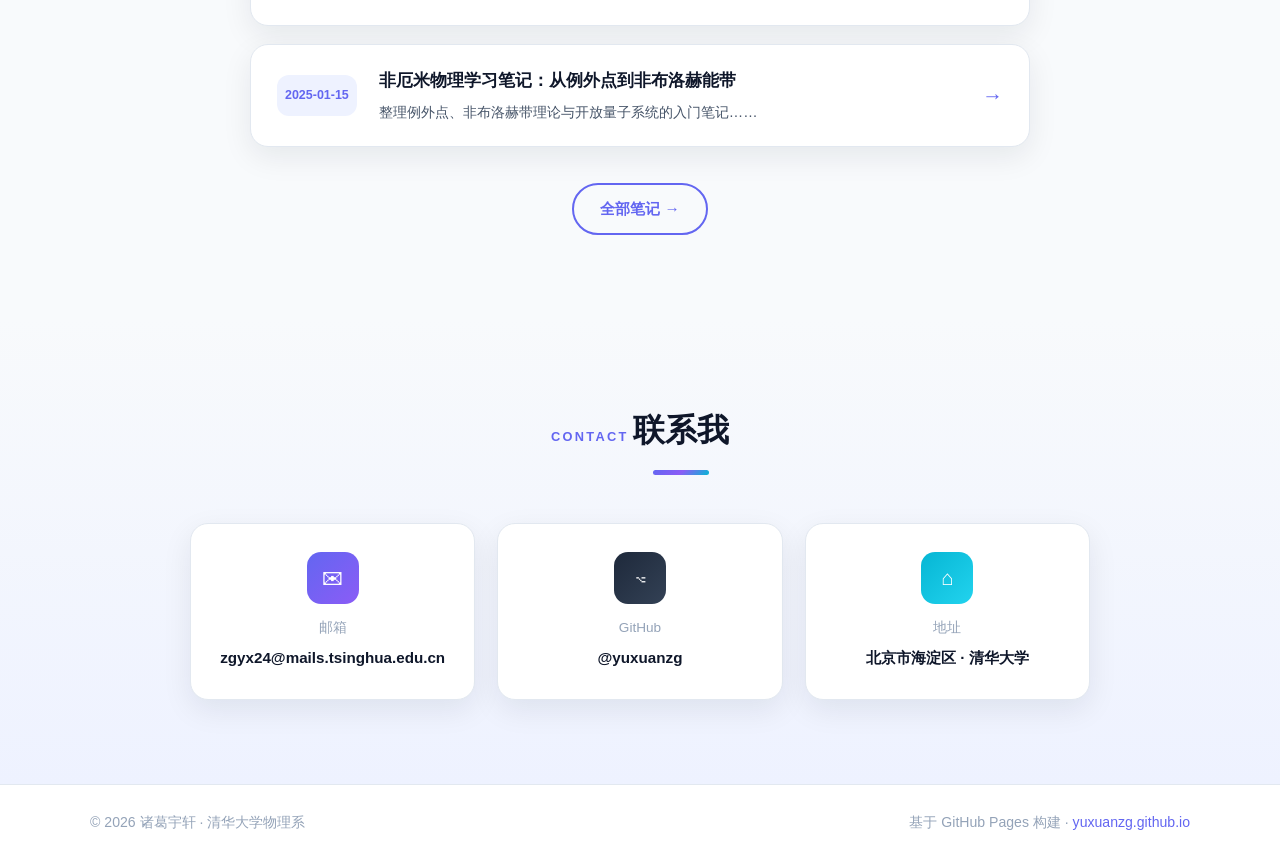
==== commit 96874ad1: "更新个人信息：姓名诸葛宇轩、卡通头像、非厄米研究方向与示例笔记；study-foundation 改为本地参考" ====
--- a/index.html
+++ b/index.html
@@ -3,8 +3,8 @@
 <head>
   <meta charset="UTF-8" />
   <meta name="viewport" content="width=device-width, initial-scale=1.0" />
-  <title>zgyx · 学术主页 | 清华大学物理系</title>
-  <meta name="description" content="zgyx 的个人学术主页 —— 清华大学物理系本科生，研究方向：凝聚态物理理论。" />
+  <title>诸葛宇轩 · 学术主页 | 清华大学物理系</title>
+  <meta name="description" content="诸葛宇轩 的个人学术主页 —— 清华大学物理系本科生，研究方向：非厄米物理、量子开放系统与拓扑物态。" />
   <link rel="icon" type="image/svg+xml" href="assets/favicon.svg" />
   <link rel="stylesheet" href="css/style.css" />
 </head>
@@ -14,7 +14,7 @@
   <header class="navbar" id="navbar">
     <div class="container nav-inner">
       <a class="brand" href="index.html">
-        <span class="brand-dot"></span>zgyx<span class="brand-sub">· 学术主页</span>
+        <span class="brand-dot"></span>诸葛宇轩<span class="brand-sub">· 学术主页</span>
       </a>
       <nav class="nav-links" id="navLinks">
         <a href="#home" class="nav-link">首页</a>
@@ -42,14 +42,14 @@
       </div>
       <div class="container hero-inner">
         <div class="avatar-wrap reveal">
-          <img class="avatar" src="assets/avatar.svg" alt="zgyx 的头像" />
+          <img class="avatar" src="assets/avatar.svg" alt="诸葛宇轩 的头像" />
           <span class="avatar-ring"></span>
         </div>
-        <h1 class="hero-name reveal">zgyx</h1>
+        <h1 class="hero-name reveal">诸葛宇轩</h1>
         <p class="hero-sub reveal">清华大学 · 物理系本科生<br /><span class="hero-sub-en">Tsinghua University · Undergraduate in Physics</span></p>
         <p class="hero-tag reveal">
-          <span class="chip chip-indigo">凝聚态物理理论</span>
-          <span class="chip chip-cyan">强关联电子系统</span>
+          <span class="chip chip-indigo">非厄米物理</span>
+          <span class="chip chip-cyan">量子开放系统</span>
           <span class="chip chip-amber">拓扑物态</span>
         </p>
         <div class="hero-actions reveal">
@@ -70,22 +70,22 @@
         <div class="about-grid">
           <div class="card about-card reveal">
             <p class="about-text">
-              你好！我是 <strong>zgyx</strong>，清华大学物理系本科生，目前对
-              <strong>凝聚态物理理论</strong> 充满兴趣，关注强关联电子系统、拓扑物态
-              与量子多体问题等方向。
+              你好！我是 <strong>诸葛宇轩</strong>，清华大学物理系本科生。我最近加入了
+              研究 <strong>非厄米物理与量子开放系统</strong> 的课题组，重点关注其中与
+              <strong>拓扑物态</strong> 相关的问题，如例外点、非布洛赫能带理论以及开放系统中的拓扑性质。
             </p>
             <p class="about-text">
               本页面用于整理与展示我的学习笔记、科研项目与经历。欢迎通过下方联系方式与我交流讨论。
             </p>
-            <p class="about-note">（此段简介为占位示例，请替换为你自己的介绍。）</p>
+            <p class="about-note">（此段简介可按你的实际情况继续调整。）</p>
           </div>
           <div class="card info-card reveal">
             <h3 class="info-title">基本信息</h3>
             <ul class="info-list">
-              <li><span class="info-key">姓名</span><span>zgyx</span></li>
+              <li><span class="info-key">姓名</span><span>诸葛宇轩</span></li>
               <li><span class="info-key">单位</span><span>清华大学 · 物理系</span></li>
               <li><span class="info-key">身份</span><span>本科生</span></li>
-              <li><span class="info-key">方向</span><span>凝聚态物理理论</span></li>
+              <li><span class="info-key">方向</span><span>非厄米物理 · 量子开放系统</span></li>
               <li><span class="info-key">邮箱</span><a href="mailto:zgyx24@mails.tsinghua.edu.cn">zgyx24@mails.tsinghua.edu.cn</a></li>
               <li><span class="info-key">GitHub</span><a href="https://github.com/yuxuanzg" target="_blank" rel="noopener">github.com/yuxuanzg</a></li>
             </ul>
@@ -104,21 +104,18 @@
         <div class="card-grid cols-3">
           <div class="card topic-card reveal">
             <div class="topic-icon icon-indigo">◈</div>
-            <h3>强关联电子系统</h3>
-            <p>研究电子间强相互作用导致的奇异量子现象，如 Mott 绝缘体、重费米子与高温超导等。</p>
-            <span class="tag">示例内容</span>
+            <h3>非厄米物理</h3>
+            <p>研究例外点、非布洛赫能带理论与体-边对应的修正等非厄米体系特有的现象。</p>
           </div>
           <div class="card topic-card reveal">
             <div class="topic-icon icon-cyan">◉</div>
-            <h3>拓扑物态</h3>
-            <p>关注拓扑绝缘体、拓扑半金属与拓扑超导等由拓扑不变量刻画的新型量子物态。</p>
-            <span class="tag">示例内容</span>
+            <h3>量子开放系统</h3>
+            <p>关注耗散与驱动下开放量子系统的动力学，涉及 Lindblad 主方程与 Keldysh 场论等方法。</p>
           </div>
           <div class="card topic-card reveal">
             <div class="topic-icon icon-amber">✦</div>
-            <h3>量子多体理论</h3>
-            <p>运用数值与解析方法研究多体量子系统，包括量子相变、纠缠与关联效应。</p>
-            <span class="tag">示例内容</span>
+            <h3>拓扑物态</h3>
+            <p>从厄米拓扑不变量出发，理解非厄米体系中拓扑相、边界态与例外点拓扑。</p>
           </div>
         </div>
       </div>
@@ -139,7 +136,7 @@
                 <h3>清华大学 · 物理系</h3>
                 <span class="timeline-date">2024.09 — 至今</span>
               </div>
-              <p class="timeline-desc">物理学学士（在读），主修凝聚态物理方向相关课程。</p>
+              <p class="timeline-desc">物理学学士（在读），目前在非厄米物理与量子开放系统方向进行科研训练。</p>
               <p class="muted">（示例条目，可补充中学、交换或更多教育经历。）</p>
             </div>
           </div>
@@ -200,11 +197,11 @@
             </div>
             <span class="post-arrow">→</span>
           </a>
-          <a class="post-item" href="blog/posts/condensed-matter-notes.html">
+          <a class="post-item" href="blog/posts/non-hermitian-notes.html">
             <div class="post-date">2025-01-15</div>
             <div class="post-info">
-              <h3>凝聚态物理学习笔记：从能带到拓扑</h3>
-              <p>整理紧束缚模型与拓扑不变量的一篇入门笔记……</p>
+              <h3>非厄米物理学习笔记：从例外点到非布洛赫能带</h3>
+              <p>整理例外点、非布洛赫带理论与开放量子系统的入门笔记……</p>
             </div>
             <span class="post-arrow">→</span>
           </a>
@@ -245,7 +242,7 @@
 
   <footer class="footer">
     <div class="container footer-inner">
-      <p>© <span id="year"></span> zgyx · 清华大学物理系</p>
+      <p>© <span id="year"></span> 诸葛宇轩 · 清华大学物理系</p>
       <p>基于 GitHub Pages 构建 · <a href="https://github.com/yuxuanzg" target="_blank" rel="noopener">yuxuanzg.github.io</a></p>
     </div>
   </footer>
--- a/css/style.css
+++ b/css/style.css
@@ -1,5 +1,5 @@
 /* ==========================================================
-   zgyx 学术主页 · 彩色现代风
+   诸葛宇轩 学术主页 · 彩色现代风
    ========================================================== */
 
 :root {
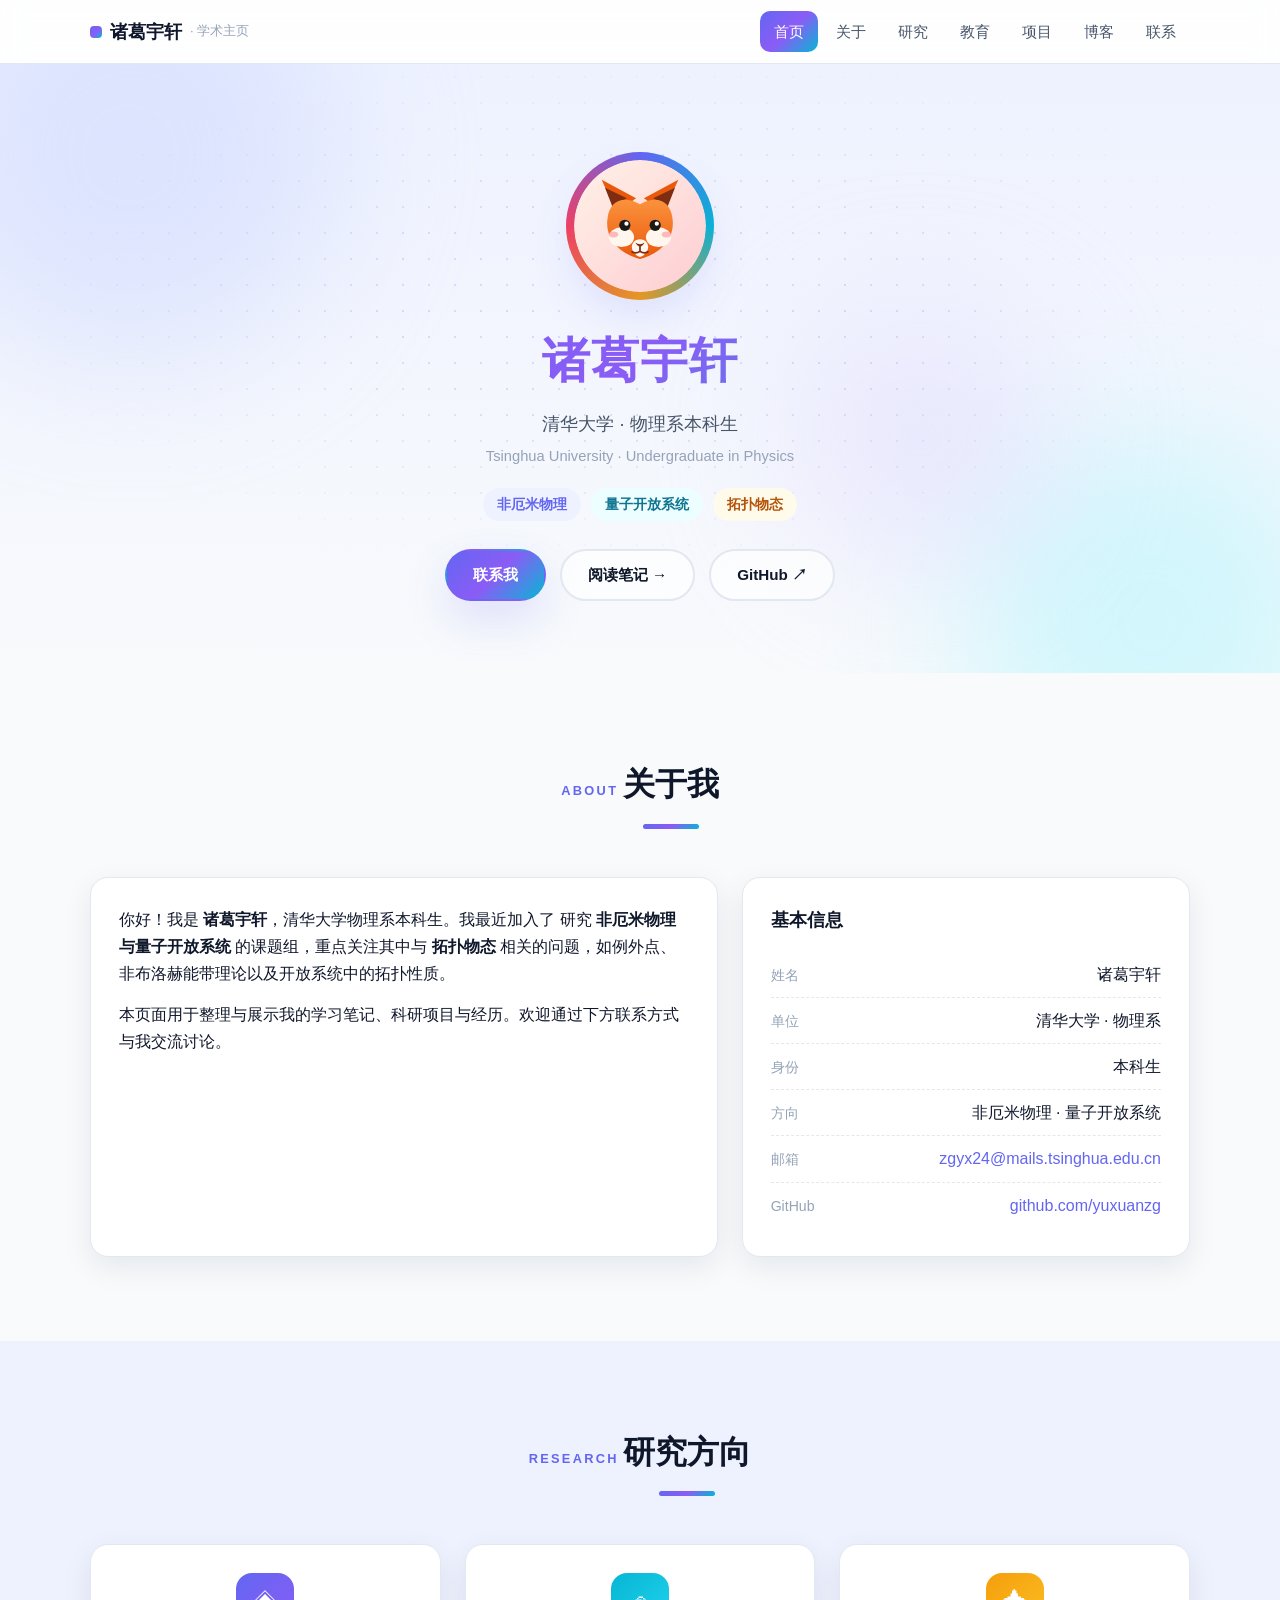
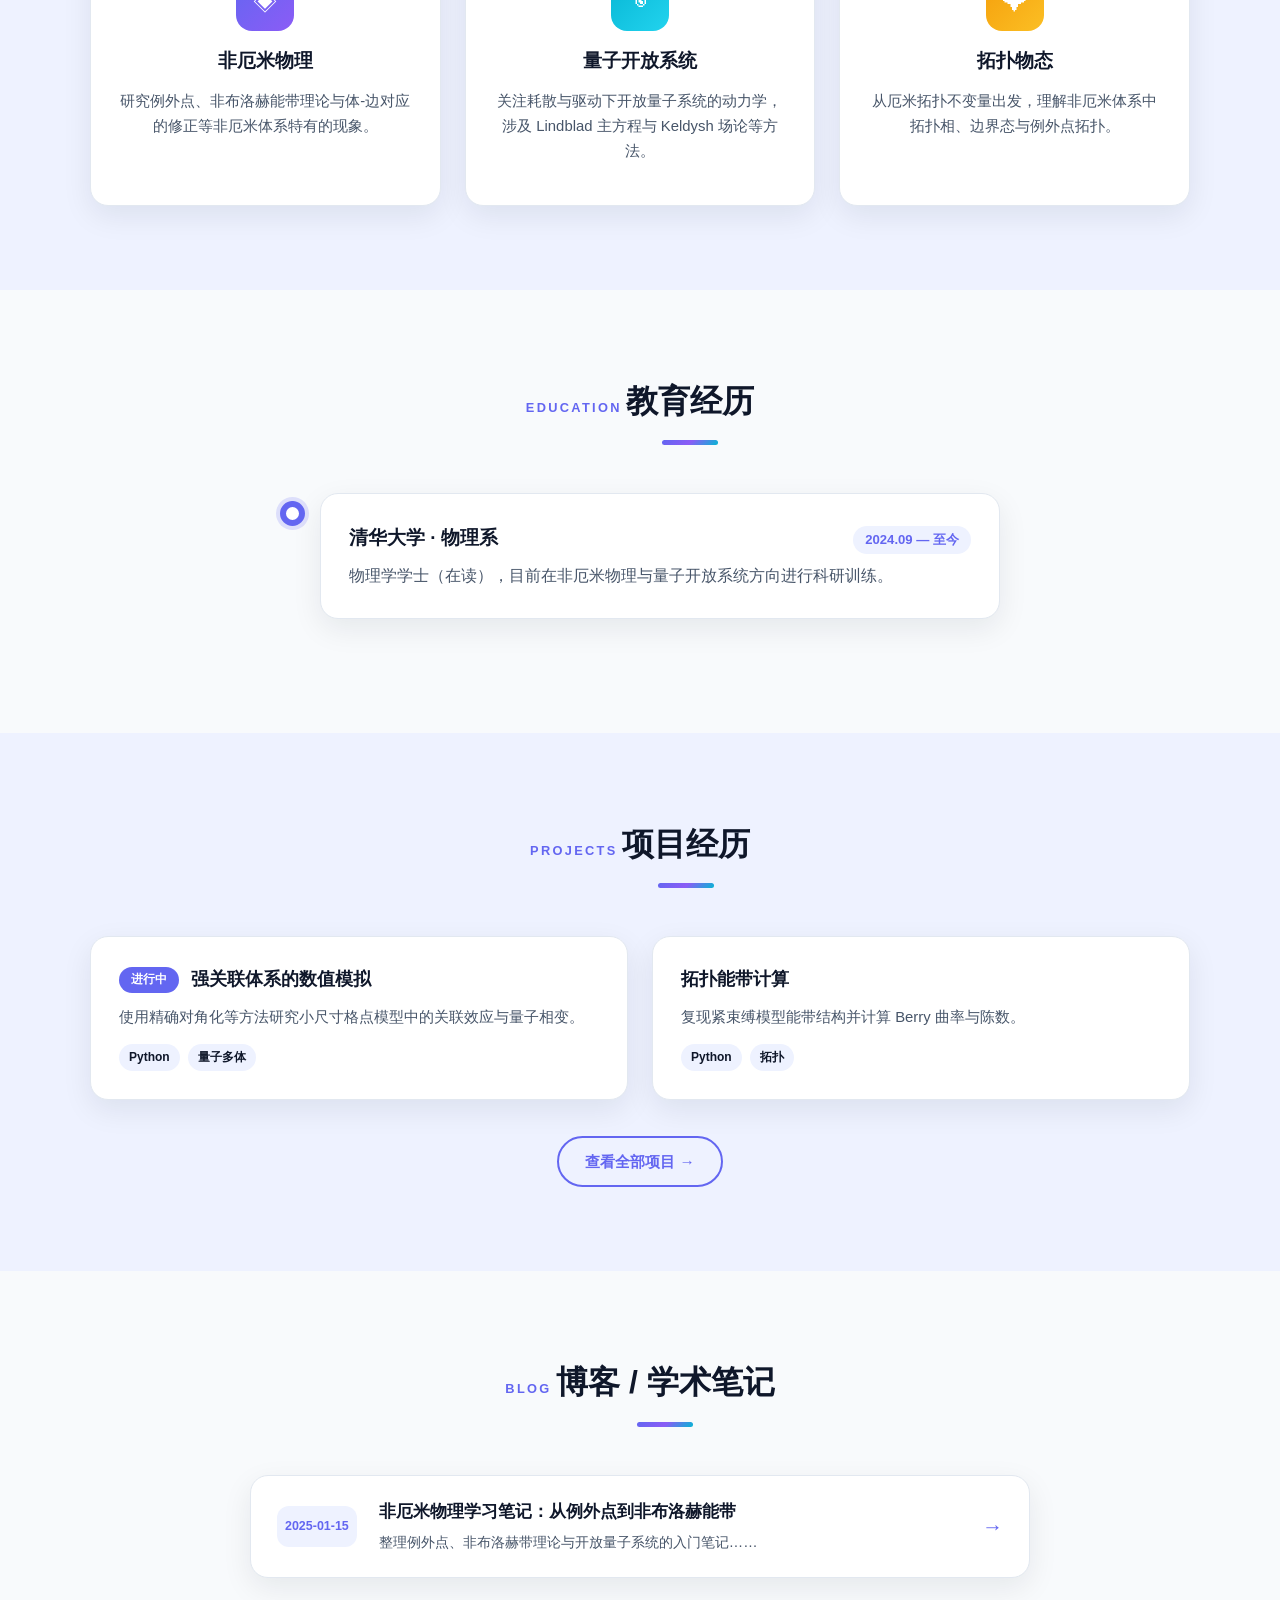
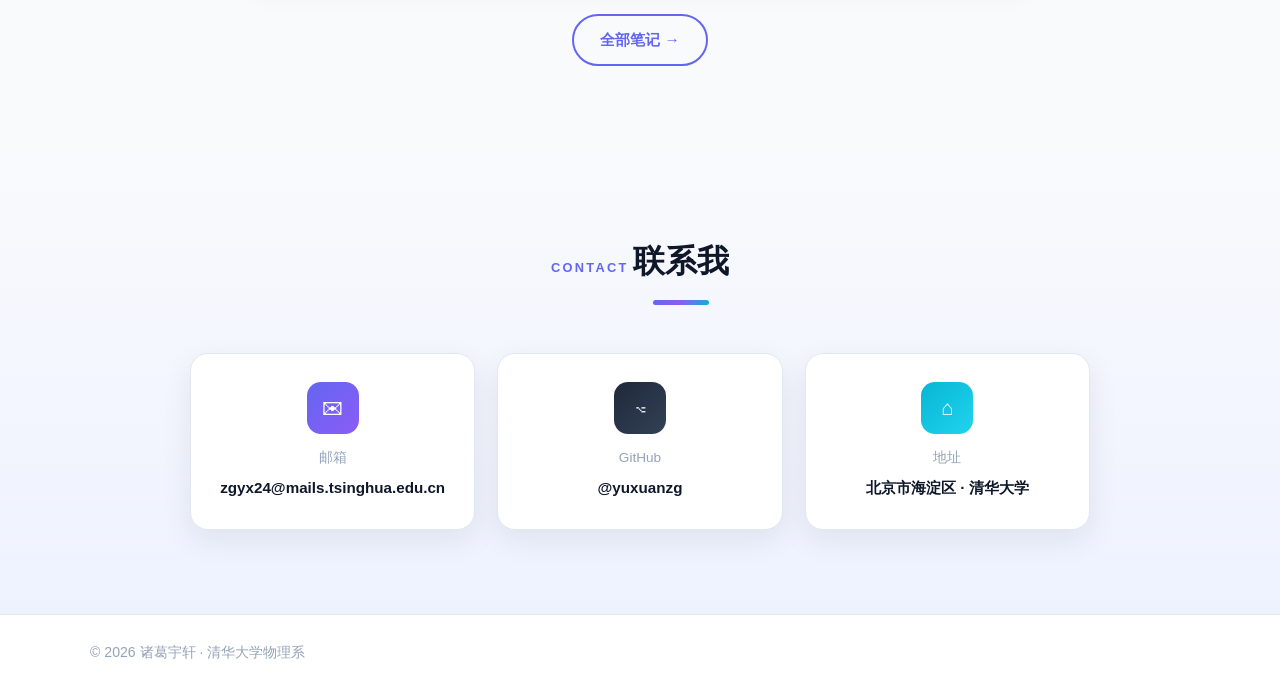
==== commit 4f9c1066: "移除网页与仓库中的站点制作说明：删除示例文章与旧文档，指南与脚本改为仅本地文件" ====
--- a/index.html
+++ b/index.html
@@ -77,7 +77,6 @@
             <p class="about-text">
               本页面用于整理与展示我的学习笔记、科研项目与经历。欢迎通过下方联系方式与我交流讨论。
             </p>
-            <p class="about-note">（此段简介可按你的实际情况继续调整。）</p>
           </div>
           <div class="card info-card reveal">
             <h3 class="info-title">基本信息</h3>
@@ -137,7 +136,6 @@
                 <span class="timeline-date">2024.09 — 至今</span>
               </div>
               <p class="timeline-desc">物理学学士（在读），目前在非厄米物理与量子开放系统方向进行科研训练。</p>
-              <p class="muted">（示例条目，可补充中学、交换或更多教育经历。）</p>
             </div>
           </div>
         </div>
@@ -157,7 +155,7 @@
               <span class="project-badge badge-indigo">进行中</span>
               <h3>强关联体系的数值模拟</h3>
             </div>
-            <p>使用精确对角化等方法研究小尺寸格点模型中的关联效应与量子相变。（示例项目）</p>
+            <p>使用精确对角化等方法研究小尺寸格点模型中的关联效应与量子相变。</p>
             <div class="project-meta">
               <span class="chip chip-sm">Python</span>
               <span class="chip chip-sm">量子多体</span>
@@ -165,10 +163,9 @@
           </div>
           <div class="card project-card reveal">
             <div class="project-top">
-              <span class="project-badge badge-cyan">示例</span>
               <h3>拓扑能带计算</h3>
             </div>
-            <p>复现紧束缚模型能带结构并计算 Berry 曲率与陈数。（示例项目）</p>
+            <p>复现紧束缚模型能带结构并计算 Berry 曲率与陈数。</p>
             <div class="project-meta">
               <span class="chip chip-sm">Python</span>
               <span class="chip chip-sm">拓扑</span>
@@ -189,14 +186,6 @@
           <h2 class="section-title">博客 / 学术笔记</h2>
         </div>
         <div class="post-list reveal">
-          <a class="post-item" href="blog/posts/hello-world.html">
-            <div class="post-date">2025-01-01</div>
-            <div class="post-info">
-              <h3>你好，世界：我的学术主页上线了</h3>
-              <p>记录搭建这个学术主页的初衷与规划……</p>
-            </div>
-            <span class="post-arrow">→</span>
-          </a>
           <a class="post-item" href="blog/posts/non-hermitian-notes.html">
             <div class="post-date">2025-01-15</div>
             <div class="post-info">
@@ -243,7 +232,6 @@
   <footer class="footer">
     <div class="container footer-inner">
       <p>© <span id="year"></span> 诸葛宇轩 · 清华大学物理系</p>
-      <p>基于 GitHub Pages 构建 · <a href="https://github.com/yuxuanzg" target="_blank" rel="noopener">yuxuanzg.github.io</a></p>
     </div>
   </footer>
 
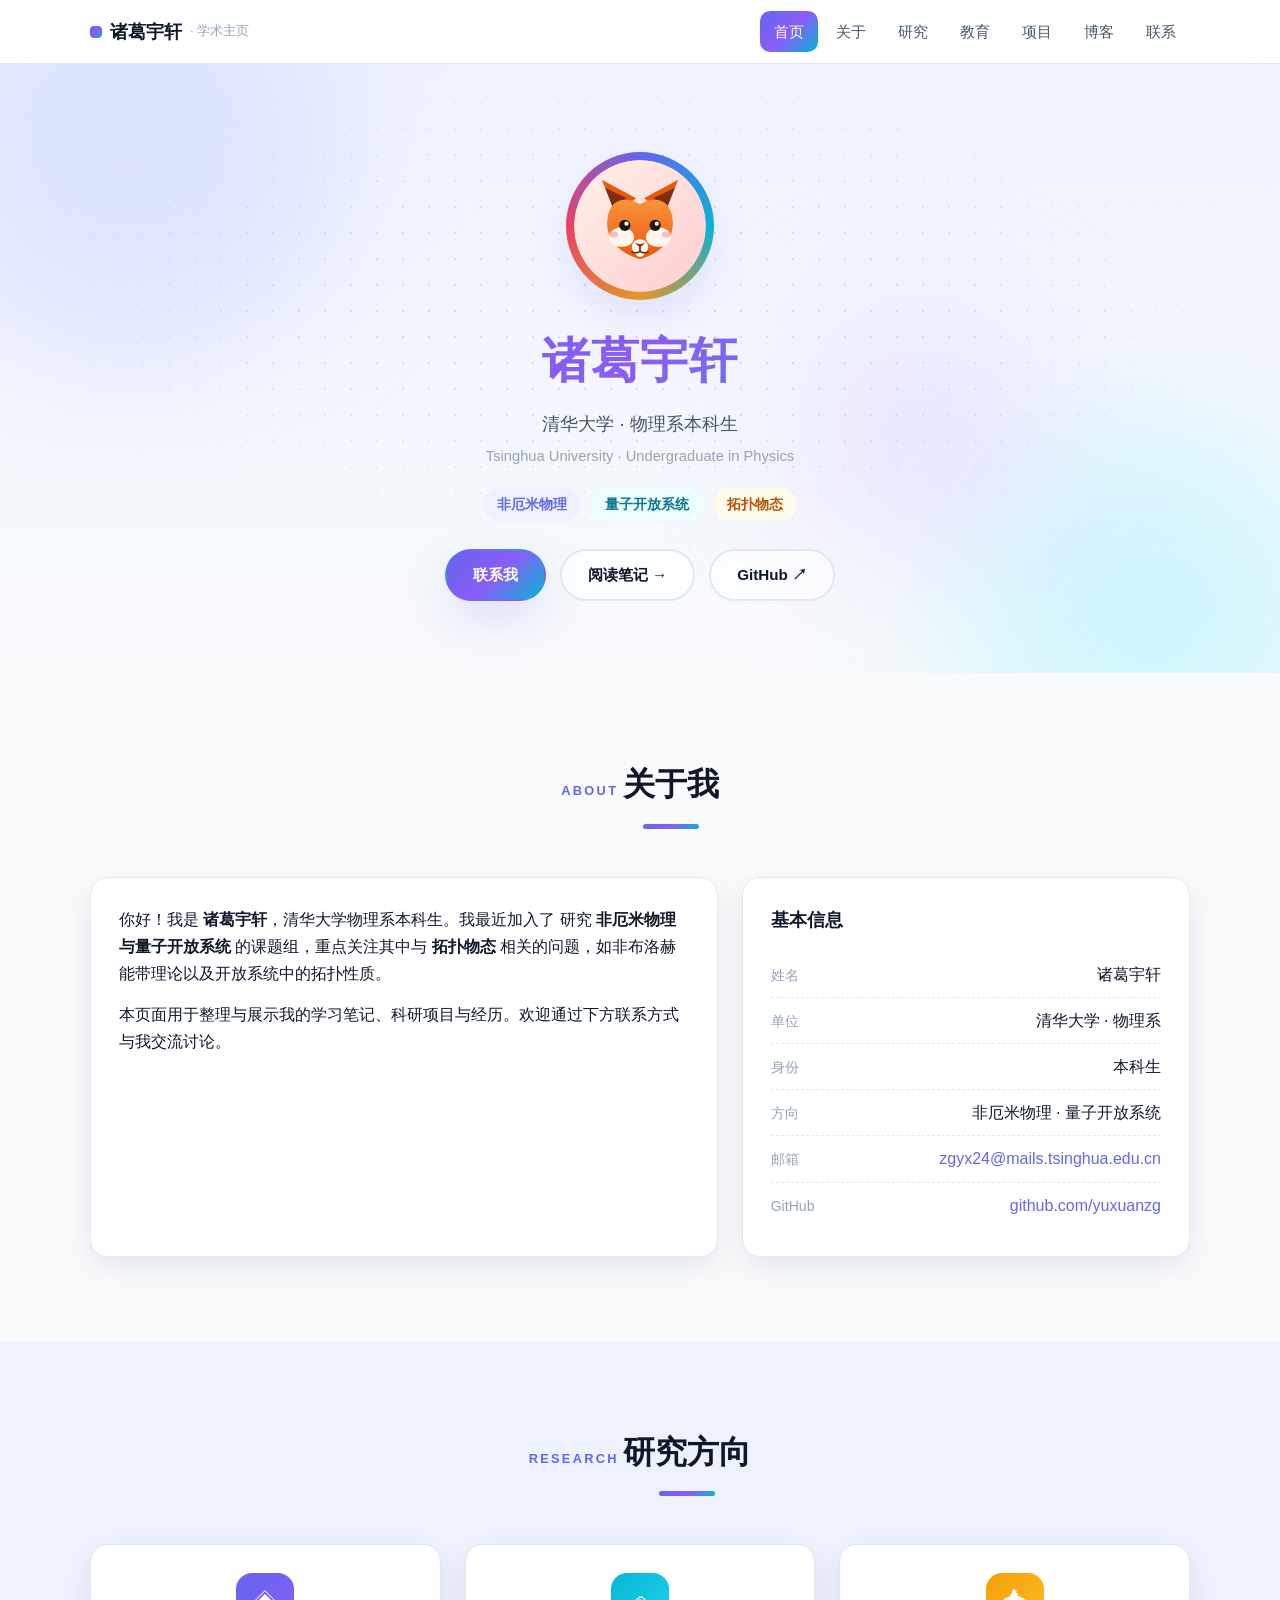
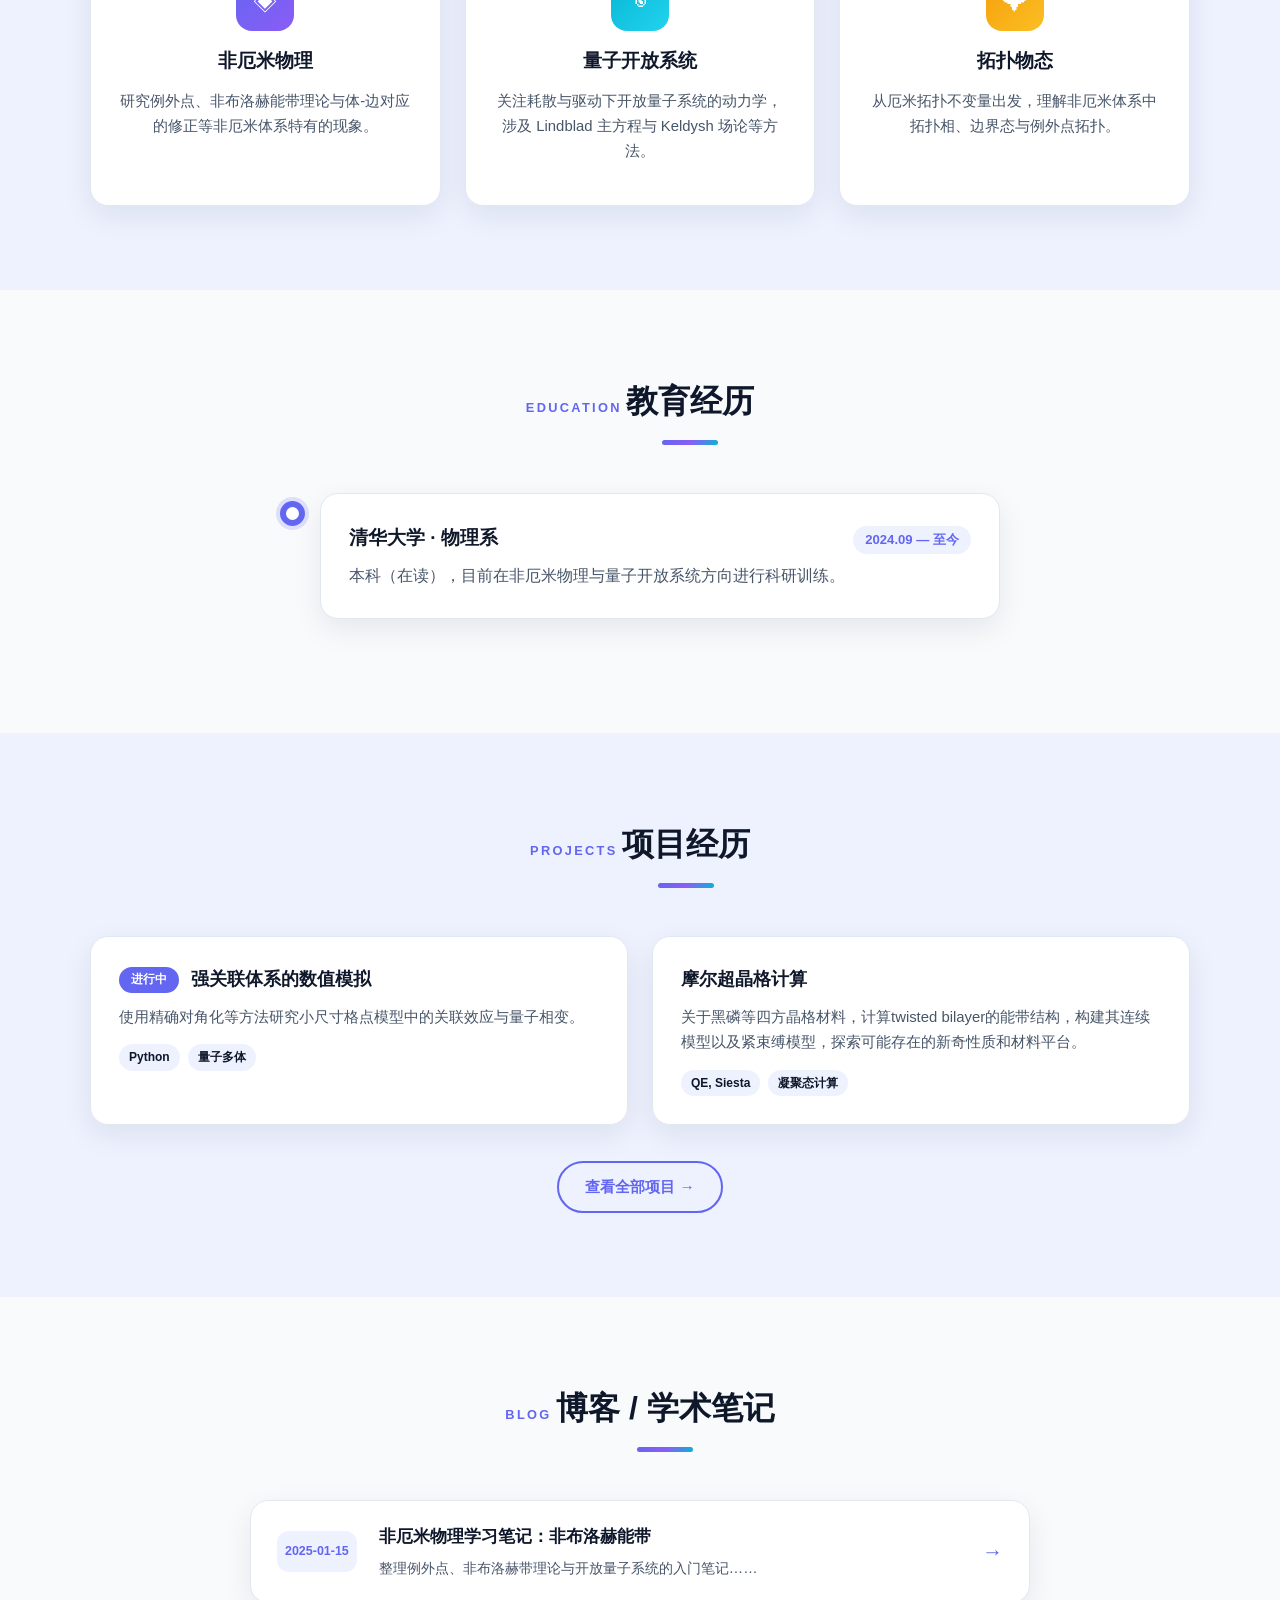
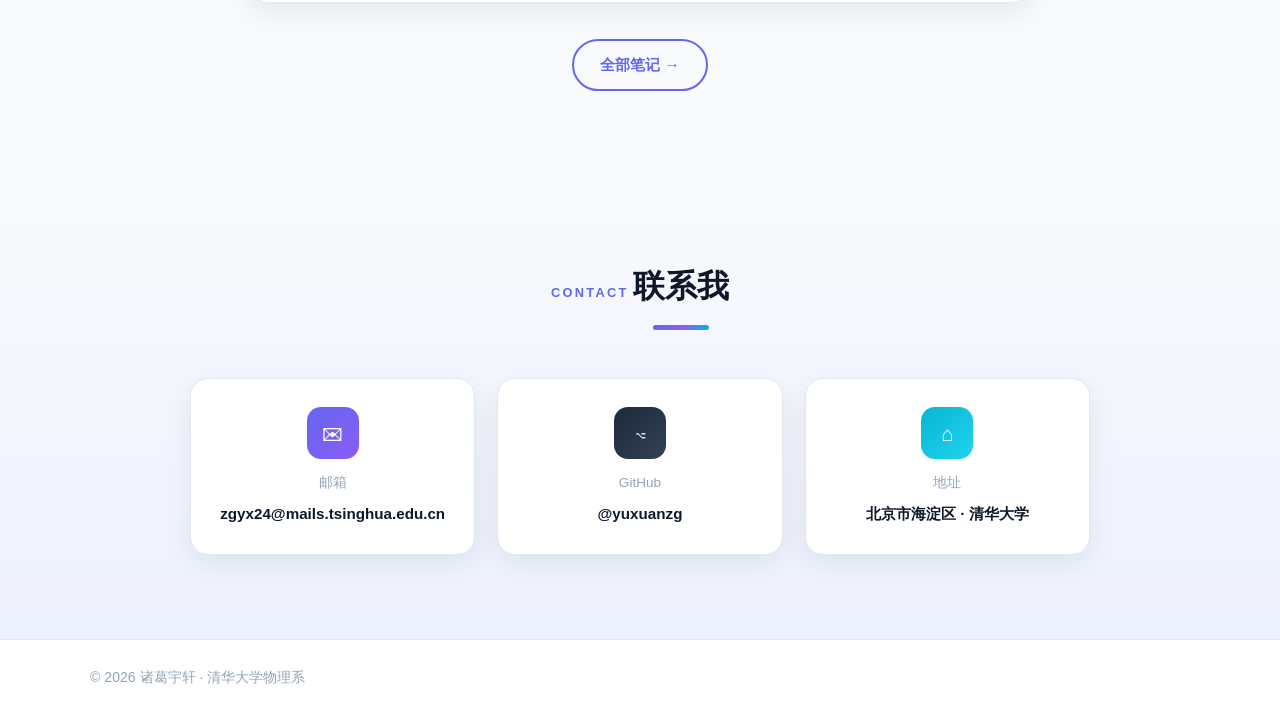
==== commit b397169a: "更新：摩尔超晶格项目与简介细节；deploy.bat 改为自动提交推送" ====
--- a/index.html
+++ b/index.html
@@ -72,7 +72,7 @@
             <p class="about-text">
               你好！我是 <strong>诸葛宇轩</strong>，清华大学物理系本科生。我最近加入了
               研究 <strong>非厄米物理与量子开放系统</strong> 的课题组，重点关注其中与
-              <strong>拓扑物态</strong> 相关的问题，如例外点、非布洛赫能带理论以及开放系统中的拓扑性质。
+              <strong>拓扑物态</strong> 相关的问题，如非布洛赫能带理论以及开放系统中的拓扑性质。
             </p>
             <p class="about-text">
               本页面用于整理与展示我的学习笔记、科研项目与经历。欢迎通过下方联系方式与我交流讨论。
@@ -135,7 +135,7 @@
                 <h3>清华大学 · 物理系</h3>
                 <span class="timeline-date">2024.09 — 至今</span>
               </div>
-              <p class="timeline-desc">物理学学士（在读），目前在非厄米物理与量子开放系统方向进行科研训练。</p>
+              <p class="timeline-desc">本科（在读），目前在非厄米物理与量子开放系统方向进行科研训练。</p>
             </div>
           </div>
         </div>
@@ -163,12 +163,12 @@
           </div>
           <div class="card project-card reveal">
             <div class="project-top">
-              <h3>拓扑能带计算</h3>
-            </div>
-            <p>复现紧束缚模型能带结构并计算 Berry 曲率与陈数。</p>
+              <h3>摩尔超晶格计算</h3>
+            </div>
+            <p>关于黑磷等四方晶格材料，计算twisted bilayer的能带结构，构建其连续模型以及紧束缚模型，探索可能存在的新奇性质和材料平台。</p>
             <div class="project-meta">
-              <span class="chip chip-sm">Python</span>
-              <span class="chip chip-sm">拓扑</span>
+              <span class="chip chip-sm">QE, Siesta</span>
+              <span class="chip chip-sm">凝聚态计算</span>
             </div>
           </div>
         </div>
@@ -189,7 +189,7 @@
           <a class="post-item" href="blog/posts/non-hermitian-notes.html">
             <div class="post-date">2025-01-15</div>
             <div class="post-info">
-              <h3>非厄米物理学习笔记：从例外点到非布洛赫能带</h3>
+              <h3>非厄米物理学习笔记：非布洛赫能带</h3>
               <p>整理例外点、非布洛赫带理论与开放量子系统的入门笔记……</p>
             </div>
             <span class="post-arrow">→</span>
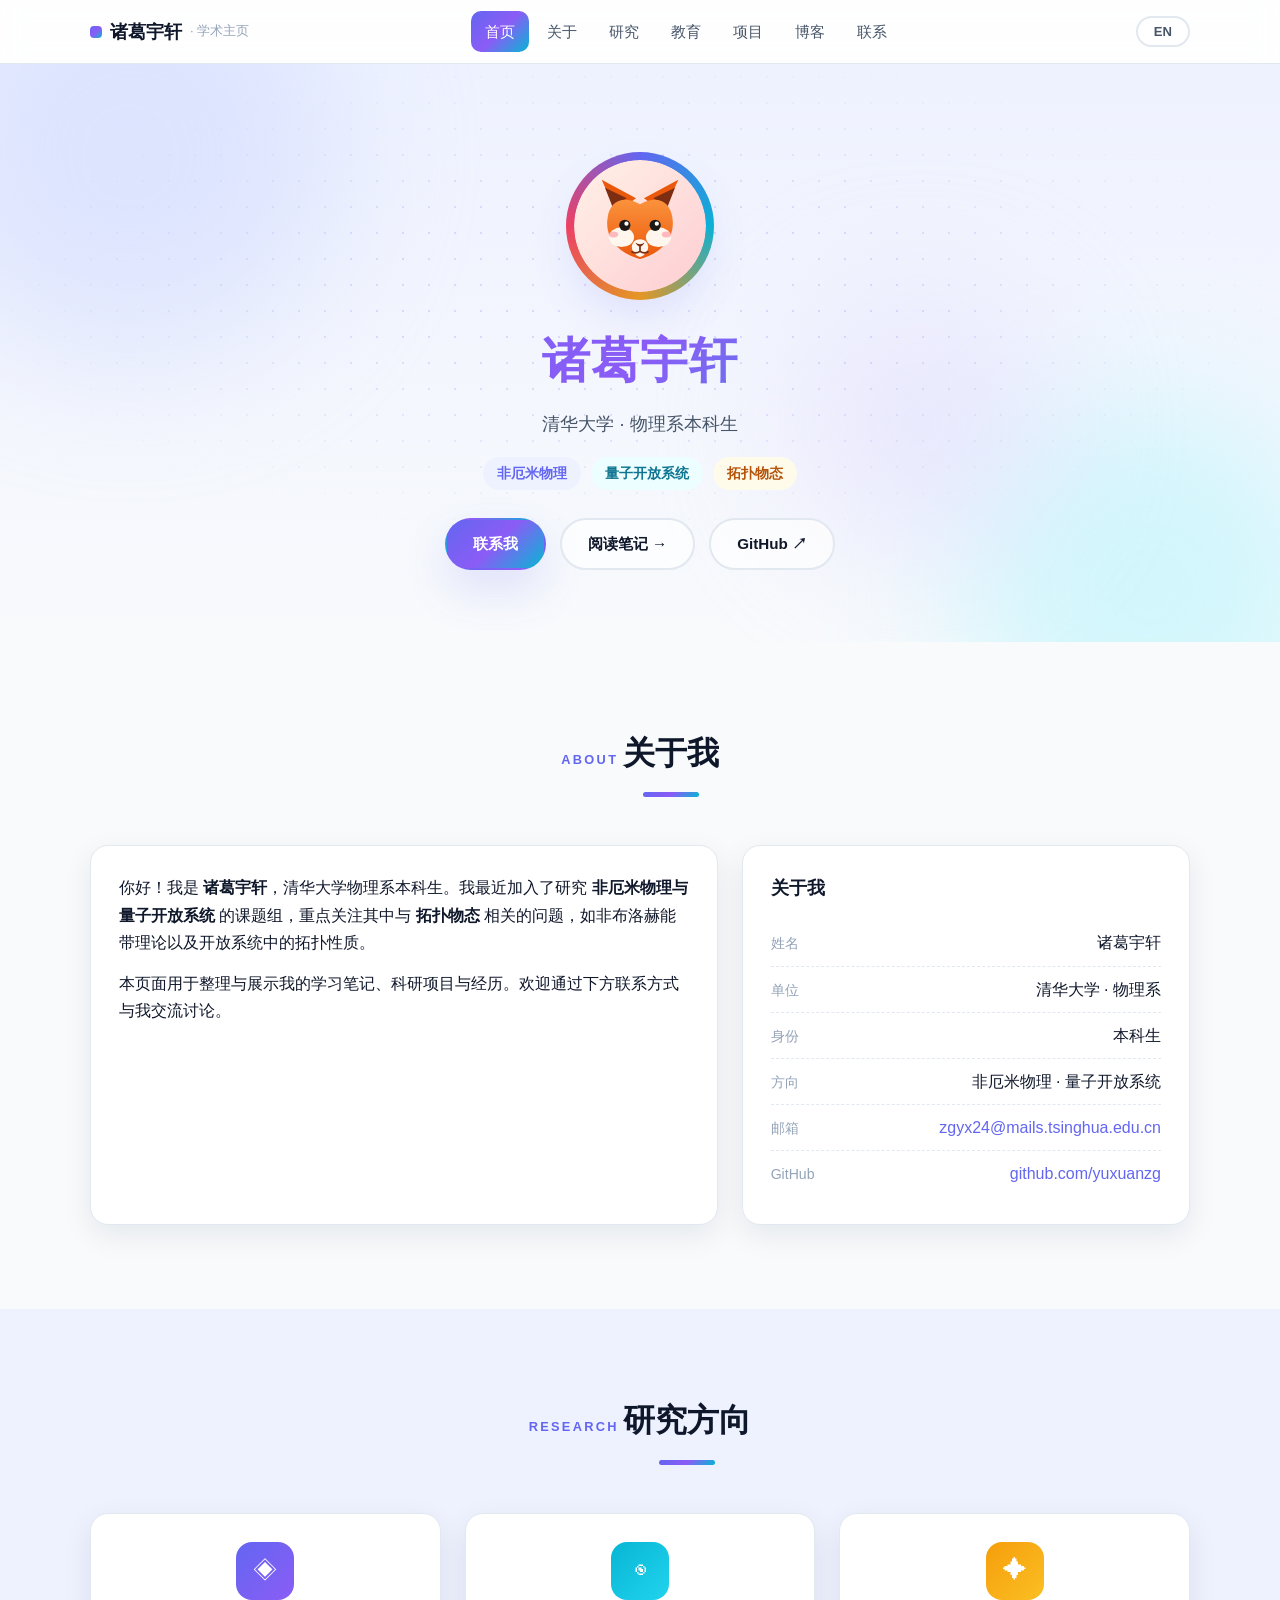
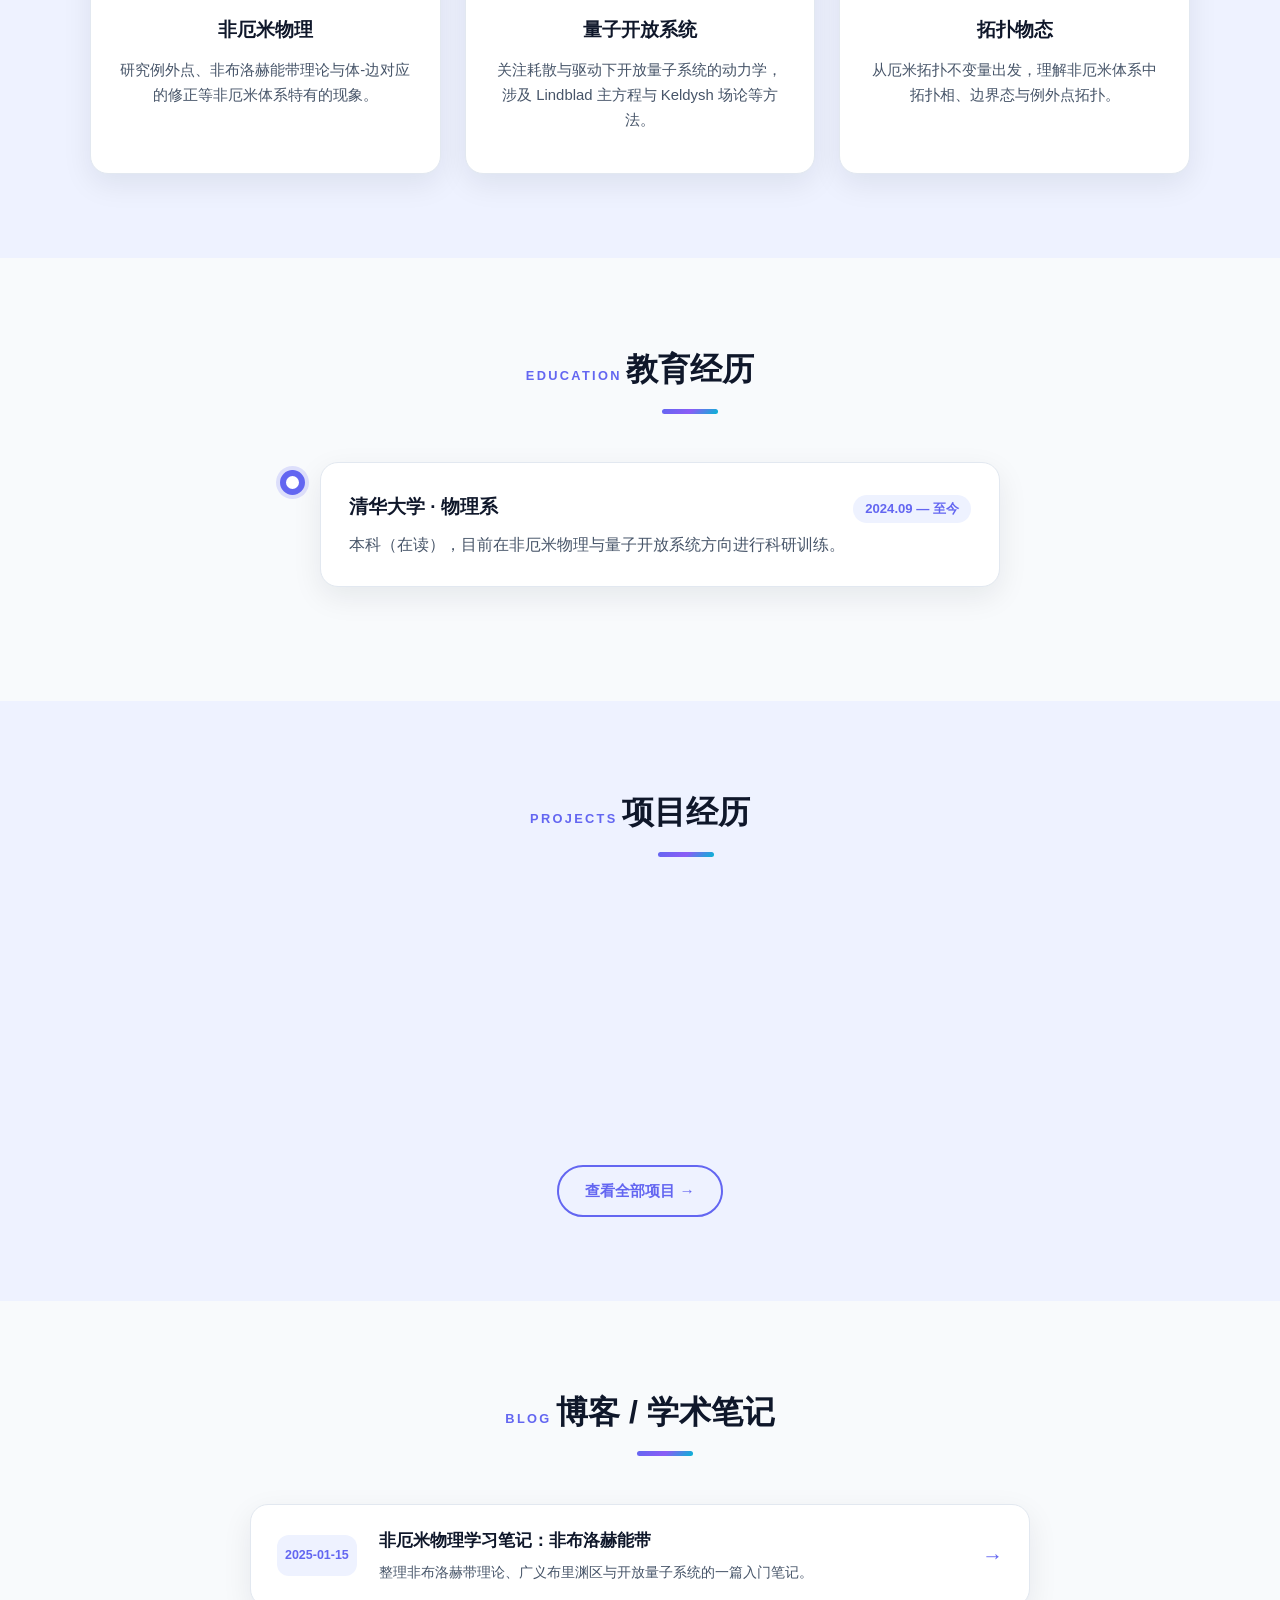
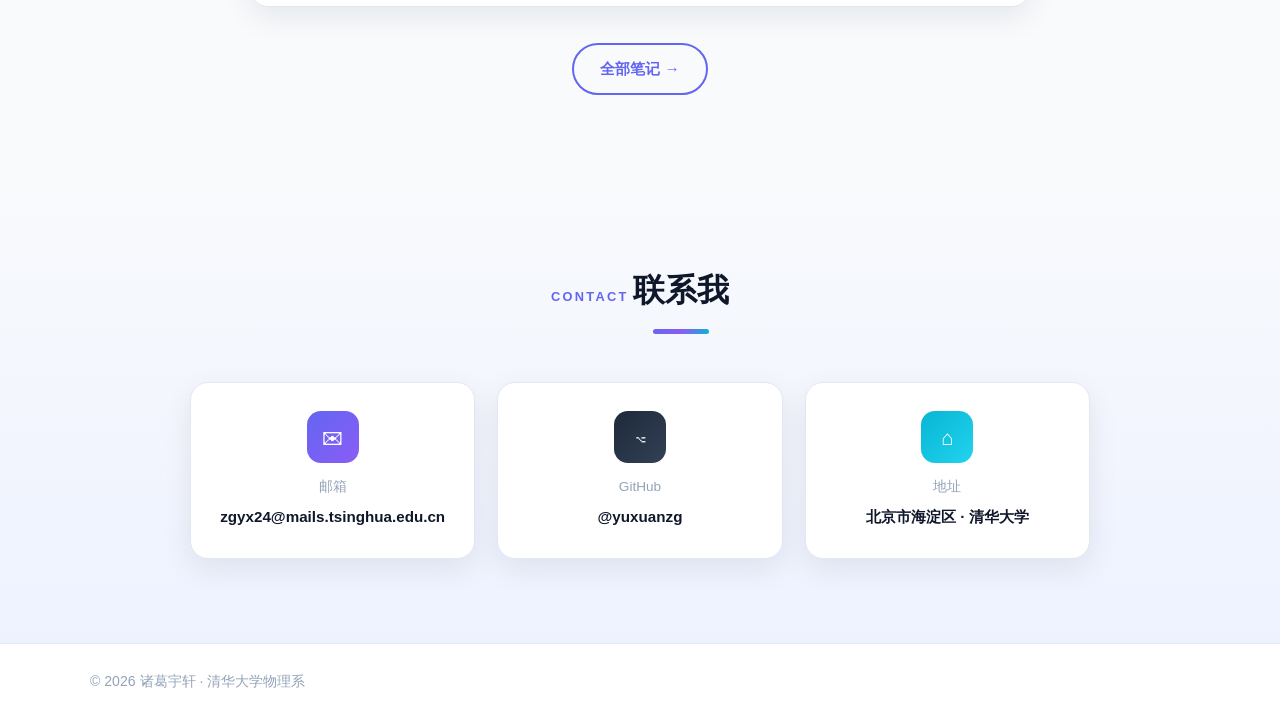
==== commit a8da7ea3: "架构改造：双语 i18n、首页自动抓取博客/项目、Markdown 博客+KaTeX、项目详情弹窗" ====
--- a/index.html
+++ b/index.html
@@ -4,27 +4,27 @@
   <meta charset="UTF-8" />
   <meta name="viewport" content="width=device-width, initial-scale=1.0" />
   <title>诸葛宇轩 · 学术主页 | 清华大学物理系</title>
-  <meta name="description" content="诸葛宇轩 的个人学术主页 —— 清华大学物理系本科生，研究方向：非厄米物理、量子开放系统与拓扑物态。" />
+  <meta name="description" content="诸葛宇轩的个人学术主页 —— 清华大学物理系本科生，研究方向：非厄米物理、量子开放系统与拓扑物态。" />
   <link rel="icon" type="image/svg+xml" href="assets/favicon.svg" />
   <link rel="stylesheet" href="css/style.css" />
 </head>
 <body data-page="home">
 
-  <!-- ======= 顶部导航 ======= -->
   <header class="navbar" id="navbar">
     <div class="container nav-inner">
       <a class="brand" href="index.html">
         <span class="brand-dot"></span>诸葛宇轩<span class="brand-sub">· 学术主页</span>
       </a>
       <nav class="nav-links" id="navLinks">
-        <a href="#home" class="nav-link">首页</a>
-        <a href="#about" class="nav-link">关于</a>
-        <a href="#research" class="nav-link">研究</a>
-        <a href="#education" class="nav-link">教育</a>
-        <a href="#projects" class="nav-link">项目</a>
-        <a href="#blog" class="nav-link">博客</a>
-        <a href="#contact" class="nav-link">联系</a>
+        <a href="#home" class="nav-link" data-i18n="nav_home">首页</a>
+        <a href="#about" class="nav-link" data-i18n="nav_about">关于</a>
+        <a href="#research" class="nav-link" data-i18n="nav_research">研究</a>
+        <a href="#education" class="nav-link" data-i18n="nav_education">教育</a>
+        <a href="#projects" class="nav-link" data-i18n="nav_projects">项目</a>
+        <a href="#blog" class="nav-link" data-i18n="nav_blog">博客</a>
+        <a href="#contact" class="nav-link" data-i18n="nav_contact">联系</a>
       </nav>
+      <button class="lang-toggle" id="langToggle" aria-label="Switch language">EN</button>
       <button class="nav-toggle" id="navToggle" aria-label="打开菜单">
         <span></span><span></span><span></span>
       </button>
@@ -45,17 +45,17 @@
           <img class="avatar" src="assets/avatar.svg" alt="诸葛宇轩 的头像" />
           <span class="avatar-ring"></span>
         </div>
-        <h1 class="hero-name reveal">诸葛宇轩</h1>
-        <p class="hero-sub reveal">清华大学 · 物理系本科生<br /><span class="hero-sub-en">Tsinghua University · Undergraduate in Physics</span></p>
+        <h1 class="hero-name reveal" data-i18n="hero_name">诸葛宇轩</h1>
+        <p class="hero-sub reveal" data-i18n="hero_sub">清华大学 · 物理系本科生</p>
         <p class="hero-tag reveal">
-          <span class="chip chip-indigo">非厄米物理</span>
-          <span class="chip chip-cyan">量子开放系统</span>
-          <span class="chip chip-amber">拓扑物态</span>
+          <span class="chip chip-indigo" data-i18n="chip1">非厄米物理</span>
+          <span class="chip chip-cyan" data-i18n="chip2">量子开放系统</span>
+          <span class="chip chip-amber" data-i18n="chip3">拓扑物态</span>
         </p>
         <div class="hero-actions reveal">
-          <a class="btn btn-primary" href="#contact">联系我</a>
-          <a class="btn btn-ghost" href="blog/index.html">阅读笔记 →</a>
-          <a class="btn btn-ghost" href="https://github.com/yuxuanzg" target="_blank" rel="noopener">GitHub ↗</a>
+          <a class="btn btn-primary" href="#contact" data-i18n="hero_cta_contact">联系我</a>
+          <a class="btn btn-ghost" href="blog/index.html" data-i18n="hero_cta_notes">阅读笔记 →</a>
+          <a class="btn btn-ghost" href="https://github.com/yuxuanzg" target="_blank" rel="noopener" data-i18n="hero_cta_github">GitHub ↗</a>
         </div>
       </div>
     </section>
@@ -65,28 +65,22 @@
       <div class="container">
         <div class="section-head reveal">
           <span class="section-overline">About</span>
-          <h2 class="section-title">关于我</h2>
+          <h2 class="section-title" data-i18n="sec_about">关于我</h2>
         </div>
         <div class="about-grid">
           <div class="card about-card reveal">
-            <p class="about-text">
-              你好！我是 <strong>诸葛宇轩</strong>，清华大学物理系本科生。我最近加入了
-              研究 <strong>非厄米物理与量子开放系统</strong> 的课题组，重点关注其中与
-              <strong>拓扑物态</strong> 相关的问题，如非布洛赫能带理论以及开放系统中的拓扑性质。
-            </p>
-            <p class="about-text">
-              本页面用于整理与展示我的学习笔记、科研项目与经历。欢迎通过下方联系方式与我交流讨论。
-            </p>
+            <p class="about-text" data-i18n="about_p1"></p>
+            <p class="about-text" data-i18n="about_p2"></p>
           </div>
           <div class="card info-card reveal">
-            <h3 class="info-title">基本信息</h3>
+            <h3 class="info-title" data-i18n="sec_about">关于我</h3>
             <ul class="info-list">
-              <li><span class="info-key">姓名</span><span>诸葛宇轩</span></li>
-              <li><span class="info-key">单位</span><span>清华大学 · 物理系</span></li>
-              <li><span class="info-key">身份</span><span>本科生</span></li>
-              <li><span class="info-key">方向</span><span>非厄米物理 · 量子开放系统</span></li>
-              <li><span class="info-key">邮箱</span><a href="mailto:zgyx24@mails.tsinghua.edu.cn">zgyx24@mails.tsinghua.edu.cn</a></li>
-              <li><span class="info-key">GitHub</span><a href="https://github.com/yuxuanzg" target="_blank" rel="noopener">github.com/yuxuanzg</a></li>
+              <li><span class="info-key" data-i18n="info_name">姓名</span><span data-i18n="val_name">诸葛宇轩</span></li>
+              <li><span class="info-key" data-i18n="info_unit">单位</span><span data-i18n="val_unit">清华大学 · 物理系</span></li>
+              <li><span class="info-key" data-i18n="info_role">身份</span><span data-i18n="val_role">本科生</span></li>
+              <li><span class="info-key" data-i18n="info_field">方向</span><span data-i18n="val_field">非厄米物理 · 量子开放系统</span></li>
+              <li><span class="info-key" data-i18n="info_email">邮箱</span><a href="mailto:zgyx24@mails.tsinghua.edu.cn">zgyx24@mails.tsinghua.edu.cn</a></li>
+              <li><span class="info-key" data-i18n="info_github">GitHub</span><a href="https://github.com/yuxuanzg" target="_blank" rel="noopener">github.com/yuxuanzg</a></li>
             </ul>
           </div>
         </div>
@@ -98,23 +92,23 @@
       <div class="container">
         <div class="section-head reveal">
           <span class="section-overline">Research</span>
-          <h2 class="section-title">研究方向</h2>
+          <h2 class="section-title" data-i18n="sec_research">研究方向</h2>
         </div>
         <div class="card-grid cols-3">
           <div class="card topic-card reveal">
             <div class="topic-icon icon-indigo">◈</div>
-            <h3>非厄米物理</h3>
-            <p>研究例外点、非布洛赫能带理论与体-边对应的修正等非厄米体系特有的现象。</p>
+            <h3 data-i18n="topic1">非厄米物理</h3>
+            <p data-i18n="topic1d"></p>
           </div>
           <div class="card topic-card reveal">
             <div class="topic-icon icon-cyan">◉</div>
-            <h3>量子开放系统</h3>
-            <p>关注耗散与驱动下开放量子系统的动力学，涉及 Lindblad 主方程与 Keldysh 场论等方法。</p>
+            <h3 data-i18n="topic2">量子开放系统</h3>
+            <p data-i18n="topic2d"></p>
           </div>
           <div class="card topic-card reveal">
             <div class="topic-icon icon-amber">✦</div>
-            <h3>拓扑物态</h3>
-            <p>从厄米拓扑不变量出发，理解非厄米体系中拓扑相、边界态与例外点拓扑。</p>
+            <h3 data-i18n="topic3">拓扑物态</h3>
+            <p data-i18n="topic3d"></p>
           </div>
         </div>
       </div>
@@ -125,78 +119,47 @@
       <div class="container">
         <div class="section-head reveal">
           <span class="section-overline">Education</span>
-          <h2 class="section-title">教育经历</h2>
+          <h2 class="section-title" data-i18n="sec_education">教育经历</h2>
         </div>
         <div class="timeline reveal">
           <div class="timeline-item">
             <div class="timeline-dot"></div>
             <div class="card timeline-card">
               <div class="timeline-head">
-                <h3>清华大学 · 物理系</h3>
-                <span class="timeline-date">2024.09 — 至今</span>
+                <h3 data-i18n="edu_name">清华大学 · 物理系</h3>
+                <span class="timeline-date" data-i18n="edu_date">2024.09 — 至今</span>
               </div>
-              <p class="timeline-desc">本科（在读），目前在非厄米物理与量子开放系统方向进行科研训练。</p>
+              <p class="timeline-desc" data-i18n="edu_desc"></p>
             </div>
           </div>
         </div>
       </div>
     </section>
 
-    <!-- ======= 项目经历 ======= -->
+    <!-- ======= 项目经历（自动抓取前 2 条） ======= -->
     <section id="projects" class="section section-alt">
       <div class="container">
         <div class="section-head reveal">
           <span class="section-overline">Projects</span>
-          <h2 class="section-title">项目经历</h2>
-        </div>
-        <div class="card-grid cols-2">
-          <div class="card project-card reveal">
-            <div class="project-top">
-              <span class="project-badge badge-indigo">进行中</span>
-              <h3>强关联体系的数值模拟</h3>
-            </div>
-            <p>使用精确对角化等方法研究小尺寸格点模型中的关联效应与量子相变。</p>
-            <div class="project-meta">
-              <span class="chip chip-sm">Python</span>
-              <span class="chip chip-sm">量子多体</span>
-            </div>
-          </div>
-          <div class="card project-card reveal">
-            <div class="project-top">
-              <h3>摩尔超晶格计算</h3>
-            </div>
-            <p>关于黑磷等四方晶格材料，计算twisted bilayer的能带结构，构建其连续模型以及紧束缚模型，探索可能存在的新奇性质和材料平台。</p>
-            <div class="project-meta">
-              <span class="chip chip-sm">QE, Siesta</span>
-              <span class="chip chip-sm">凝聚态计算</span>
-            </div>
-          </div>
-        </div>
+          <h2 class="section-title" data-i18n="sec_projects">项目经历</h2>
+        </div>
+        <div class="card-grid cols-2" id="projList"></div>
         <div class="center-btn reveal">
-          <a class="btn btn-outline" href="projects.html">查看全部项目 →</a>
-        </div>
-      </div>
-    </section>
-
-    <!-- ======= 博客 ======= -->
+          <a class="btn btn-outline" href="projects.html" data-i18n="proj_more">查看全部项目 →</a>
+        </div>
+      </div>
+    </section>
+
+    <!-- ======= 博客（自动抓取前 3 条） ======= -->
     <section id="blog" class="section">
       <div class="container">
         <div class="section-head reveal">
           <span class="section-overline">Blog</span>
-          <h2 class="section-title">博客 / 学术笔记</h2>
-        </div>
-        <div class="post-list reveal">
-          <a class="post-item" href="blog/posts/non-hermitian-notes.html">
-            <div class="post-date">2025-01-15</div>
-            <div class="post-info">
-              <h3>非厄米物理学习笔记：非布洛赫能带</h3>
-              <p>整理例外点、非布洛赫带理论与开放量子系统的入门笔记……</p>
-            </div>
-            <span class="post-arrow">→</span>
-          </a>
-        </div>
+          <h2 class="section-title" data-i18n="sec_blog">博客 / 学术笔记</h2>
+        </div>
+        <div class="post-list" id="postList"></div>
         <div class="center-btn reveal">
-          <a class="btn btn-outline" href="blog/index.html">全部笔记 →</a>
+          <a class="btn btn-outline" href="blog/index.html" data-i18n="blog_more">全部笔记 →</a>
         </div>
       </div>
     </section>
@@ -206,23 +169,23 @@
       <div class="container">
         <div class="section-head reveal">
           <span class="section-overline">Contact</span>
-          <h2 class="section-title">联系我</h2>
+          <h2 class="section-title" data-i18n="sec_contact">联系我</h2>
         </div>
         <div class="contact-grid reveal">
           <a class="card contact-card" href="mailto:zgyx24@mails.tsinghua.edu.cn">
             <span class="contact-icon icon-indigo">✉</span>
-            <span class="contact-label">邮箱</span>
+            <span class="contact-label" data-i18n="contact_email">邮箱</span>
             <span class="contact-value">zgyx24@mails.tsinghua.edu.cn</span>
           </a>
           <a class="card contact-card" href="https://github.com/yuxuanzg" target="_blank" rel="noopener">
             <span class="contact-icon icon-dark">⌥</span>
-            <span class="contact-label">GitHub</span>
+            <span class="contact-label" data-i18n="contact_github">GitHub</span>
             <span class="contact-value">@yuxuanzg</span>
           </a>
           <div class="card contact-card">
             <span class="contact-icon icon-cyan">⌂</span>
-            <span class="contact-label">地址</span>
-            <span class="contact-value">北京市海淀区 · 清华大学</span>
+            <span class="contact-label" data-i18n="contact_addr">地址</span>
+            <span class="contact-value" data-i18n="val_addr">北京市海淀区 · 清华大学</span>
           </div>
         </div>
       </div>
@@ -231,9 +194,20 @@
 
   <footer class="footer">
     <div class="container footer-inner">
-      <p>© <span id="year"></span> 诸葛宇轩 · 清华大学物理系</p>
+      <p data-i18n="footer_line"></p>
     </div>
   </footer>
+
+  <!-- 项目详情弹窗 -->
+  <div class="modal-overlay" id="modalOverlay" aria-hidden="true">
+    <div class="modal" role="dialog" aria-modal="true">
+      <button class="modal-close" id="modalClose" aria-label="Close">×</button>
+      <h3 class="modal-title" id="modalTitle"></h3>
+      <p class="modal-status" id="modalStatus"></p>
+      <div class="modal-body" id="modalBody"></div>
+      <div class="modal-tags" id="modalTags"></div>
+    </div>
+  </div>
 
   <button class="back-top" id="backTop" aria-label="回到顶部">↑</button>
 
--- a/css/style.css
+++ b/css/style.css
@@ -419,3 +419,120 @@
   html { scroll-behavior: auto; }
   .reveal { opacity: 1; transform: none; }
 }
+
+/* ---------- 语言切换按钮 ---------- */
+.lang-toggle {
+  margin-left: 14px; flex-shrink: 0;
+  padding: 6px 16px; border-radius: 999px;
+  border: 2px solid var(--border); background: #fff;
+  color: var(--text-2); font-weight: 700; font-size: .82rem;
+  cursor: pointer; transition: all .25s;
+}
+.lang-toggle:hover { border-color: var(--primary); color: var(--primary); }
+
+/* ---------- 项目卡片提示与空态 ---------- */
+.proj-more {
+  display: inline-block; margin-top: 12px;
+  font-size: .82rem; font-weight: 600; color: var(--primary);
+}
+.data-empty { color: var(--text-3); text-align: center; padding: 24px 0; }
+
+/* ---------- 项目详情弹窗 ---------- */
+.modal-overlay {
+  position: fixed; inset: 0; z-index: 200;
+  background: rgba(15, 23, 42, .55);
+  backdrop-filter: blur(4px); -webkit-backdrop-filter: blur(4px);
+  display: flex; align-items: center; justify-content: center;
+  opacity: 0; visibility: hidden; transition: all .3s;
+  padding: 20px;
+}
+.modal-overlay.show { opacity: 1; visibility: visible; }
+.modal {
+  position: relative; width: min(720px, 100%); max-height: 82vh; overflow-y: auto;
+  background: #fff; border-radius: 20px; padding: 34px 34px 28px;
+  box-shadow: 0 30px 80px rgba(15, 23, 42, .35);
+  transform: translateY(18px); transition: transform .3s;
+}
+.modal-overlay.show .modal { transform: translateY(0); }
+.modal-close {
+  position: absolute; top: 14px; right: 16px;
+  width: 34px; height: 34px; border-radius: 50%; border: none;
+  background: var(--bg-alt); color: var(--text-2); font-size: 1.2rem;
+  cursor: pointer; transition: all .2s;
+}
+.modal-close:hover { background: var(--rose); color: #fff; }
+.modal-title {
+  font-size: 1.4rem; font-weight: 800; padding-right: 30px;
+  background: var(--grad); -webkit-background-clip: text; background-clip: text; color: transparent;
+}
+.modal-status {
+  display: inline-block; margin: 10px 0 14px;
+  background: var(--bg-alt); color: var(--primary);
+  font-size: .78rem; font-weight: 700; padding: 3px 12px; border-radius: 99px;
+}
+.modal-body { color: var(--text-2); font-size: .98rem; line-height: 1.8; }
+.modal-body ul { margin: 6px 0 14px 20px; }
+.modal-body li { margin-bottom: 6px; }
+.modal-tags { margin-top: 16px; display: flex; gap: 8px; flex-wrap: wrap; }
+
+/* ---------- 文章页 ---------- */
+.article-tags { margin-left: 10px; }
+.article-tags .chip { margin-right: 6px; }
+
+/* ---------- Markdown 排版增强（非白板样式） ---------- */
+.prose h1 {
+  font-size: 1.7rem; color: var(--text); margin: 0 0 20px;
+  padding-bottom: 14px;
+  background: linear-gradient(90deg, var(--primary), var(--cyan)) bottom left / 120px 3px no-repeat;
+}
+.prose h2 {
+  color: var(--text); font-size: 1.35rem; margin: 34px 0 14px;
+  border-left: 4px solid var(--primary);
+  background: linear-gradient(90deg, rgba(99, 102, 241, .08), transparent);
+  border-radius: 0 8px 8px 0; padding: 8px 14px 8px 18px;
+}
+.prose h3 { color: var(--text); margin: 26px 0 10px; font-size: 1.1rem; }
+.prose p { margin-bottom: 16px; }
+.prose ul, .prose ol { margin: 0 0 16px 22px; }
+.prose li { margin-bottom: 6px; }
+.prose strong { color: var(--text); }
+.prose code {
+  background: var(--bg-alt); color: var(--primary);
+  padding: 2px 8px; border-radius: 6px; font-size: .9em;
+  font-family: "Consolas", "Courier New", monospace;
+}
+.prose pre {
+  background: #0f172a; color: #e2e8f0; border-radius: 14px;
+  padding: 18px 20px; overflow-x: auto; margin: 18px 0;
+  box-shadow: var(--shadow);
+}
+.prose pre code { background: none; color: inherit; padding: 0; font-size: .88rem; }
+.prose blockquote {
+  border-left: 4px solid var(--cyan);
+  background: linear-gradient(90deg, #ecfeff, #f0fdff);
+  padding: 14px 20px; border-radius: 0 12px 12px 0; margin: 18px 0;
+  color: var(--text-2); font-style: italic;
+}
+.prose table {
+  width: 100%; border-collapse: collapse; margin: 20px 0; font-size: .92rem;
+  border-radius: 12px; overflow: hidden; box-shadow: var(--shadow);
+}
+.prose th {
+  background: var(--grad); color: #fff; text-align: left;
+  padding: 10px 14px; font-weight: 700;
+}
+.prose td { padding: 9px 14px; border-bottom: 1px solid var(--border); color: var(--text-2); }
+.prose tr:nth-child(even) td { background: var(--bg-alt); }
+.prose img { border-radius: 14px; box-shadow: var(--shadow); margin: 18px auto; }
+.prose hr {
+  border: none; height: 3px; border-radius: 99px;
+  background: linear-gradient(90deg, var(--primary), var(--cyan));
+  margin: 30px auto; width: 120px;
+}
+.prose .katex-display { margin: 20px 0; overflow-x: auto; overflow-y: hidden; padding: 8px 0; }
+
+/* ---------- 响应式补充 ---------- */
+@media (max-width: 860px) {
+  .lang-toggle { margin-left: 8px; }
+  .modal { padding: 26px 20px 22px; }
+}
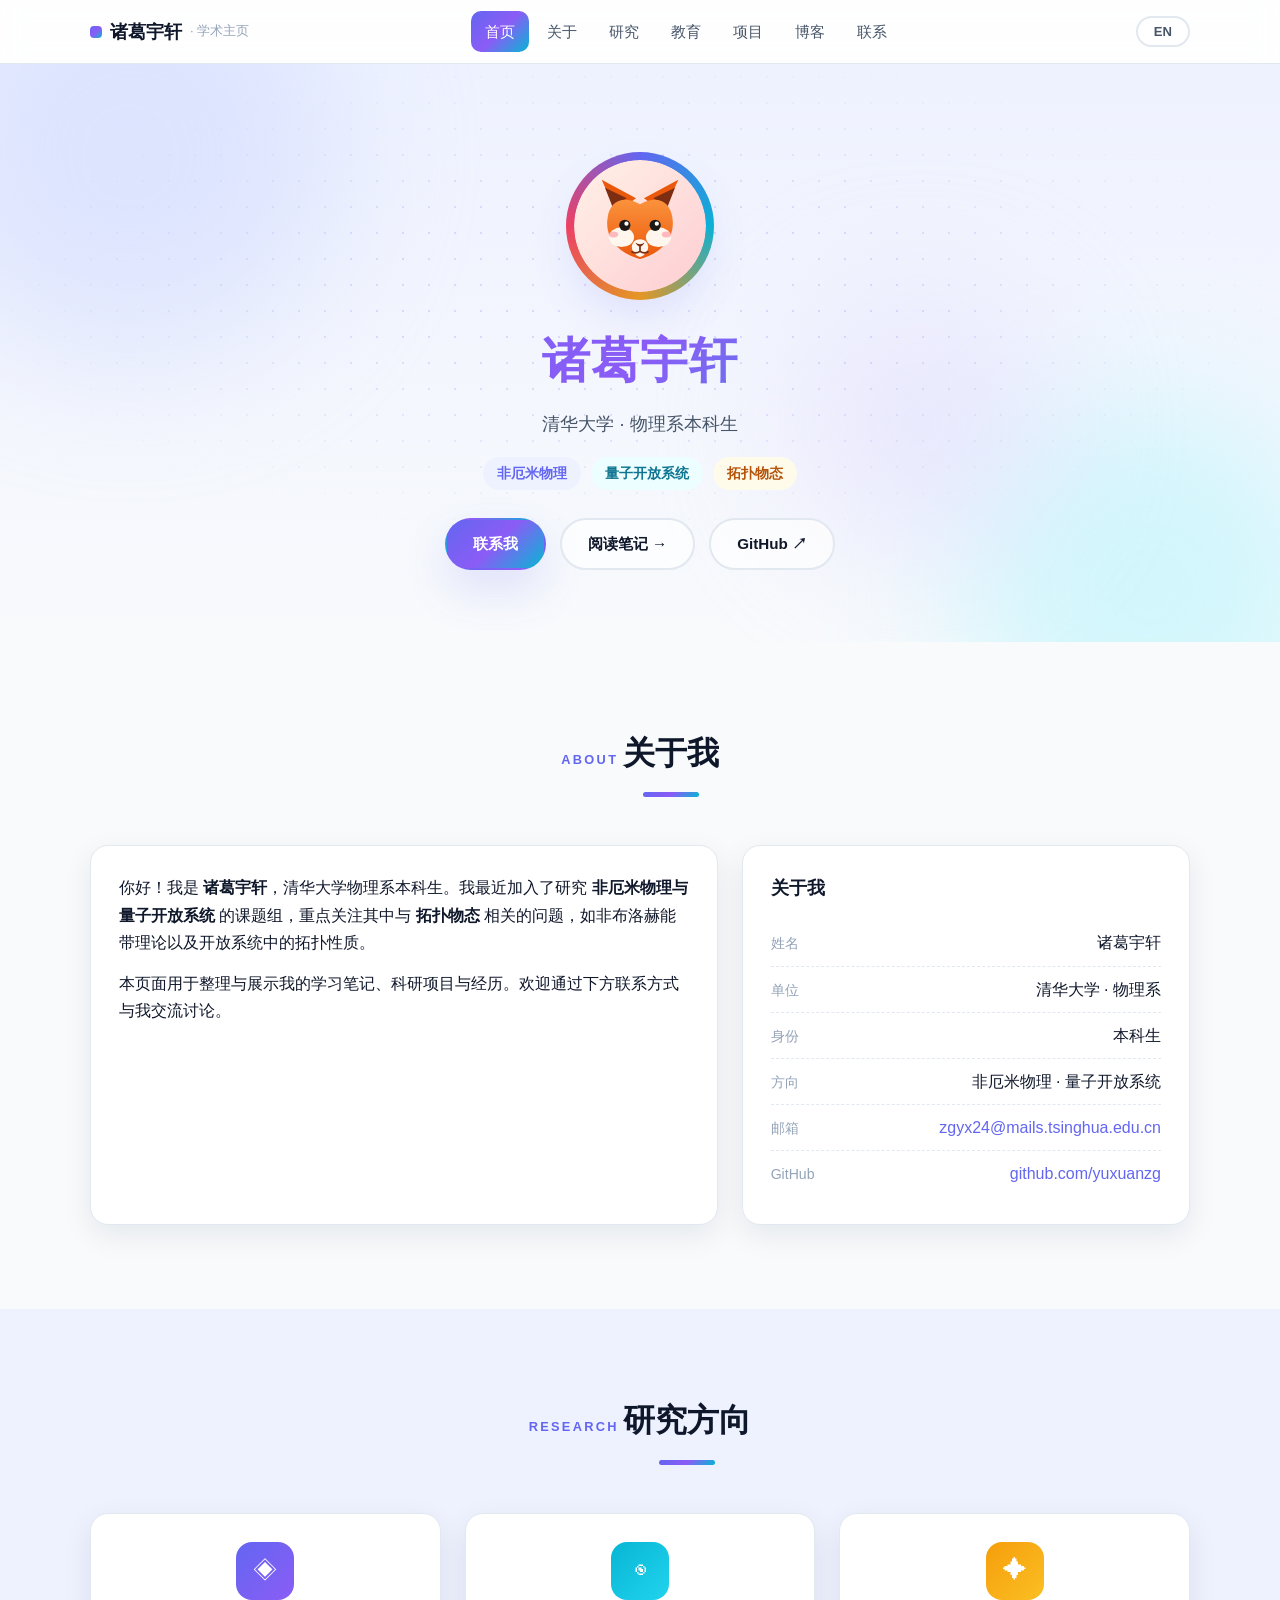
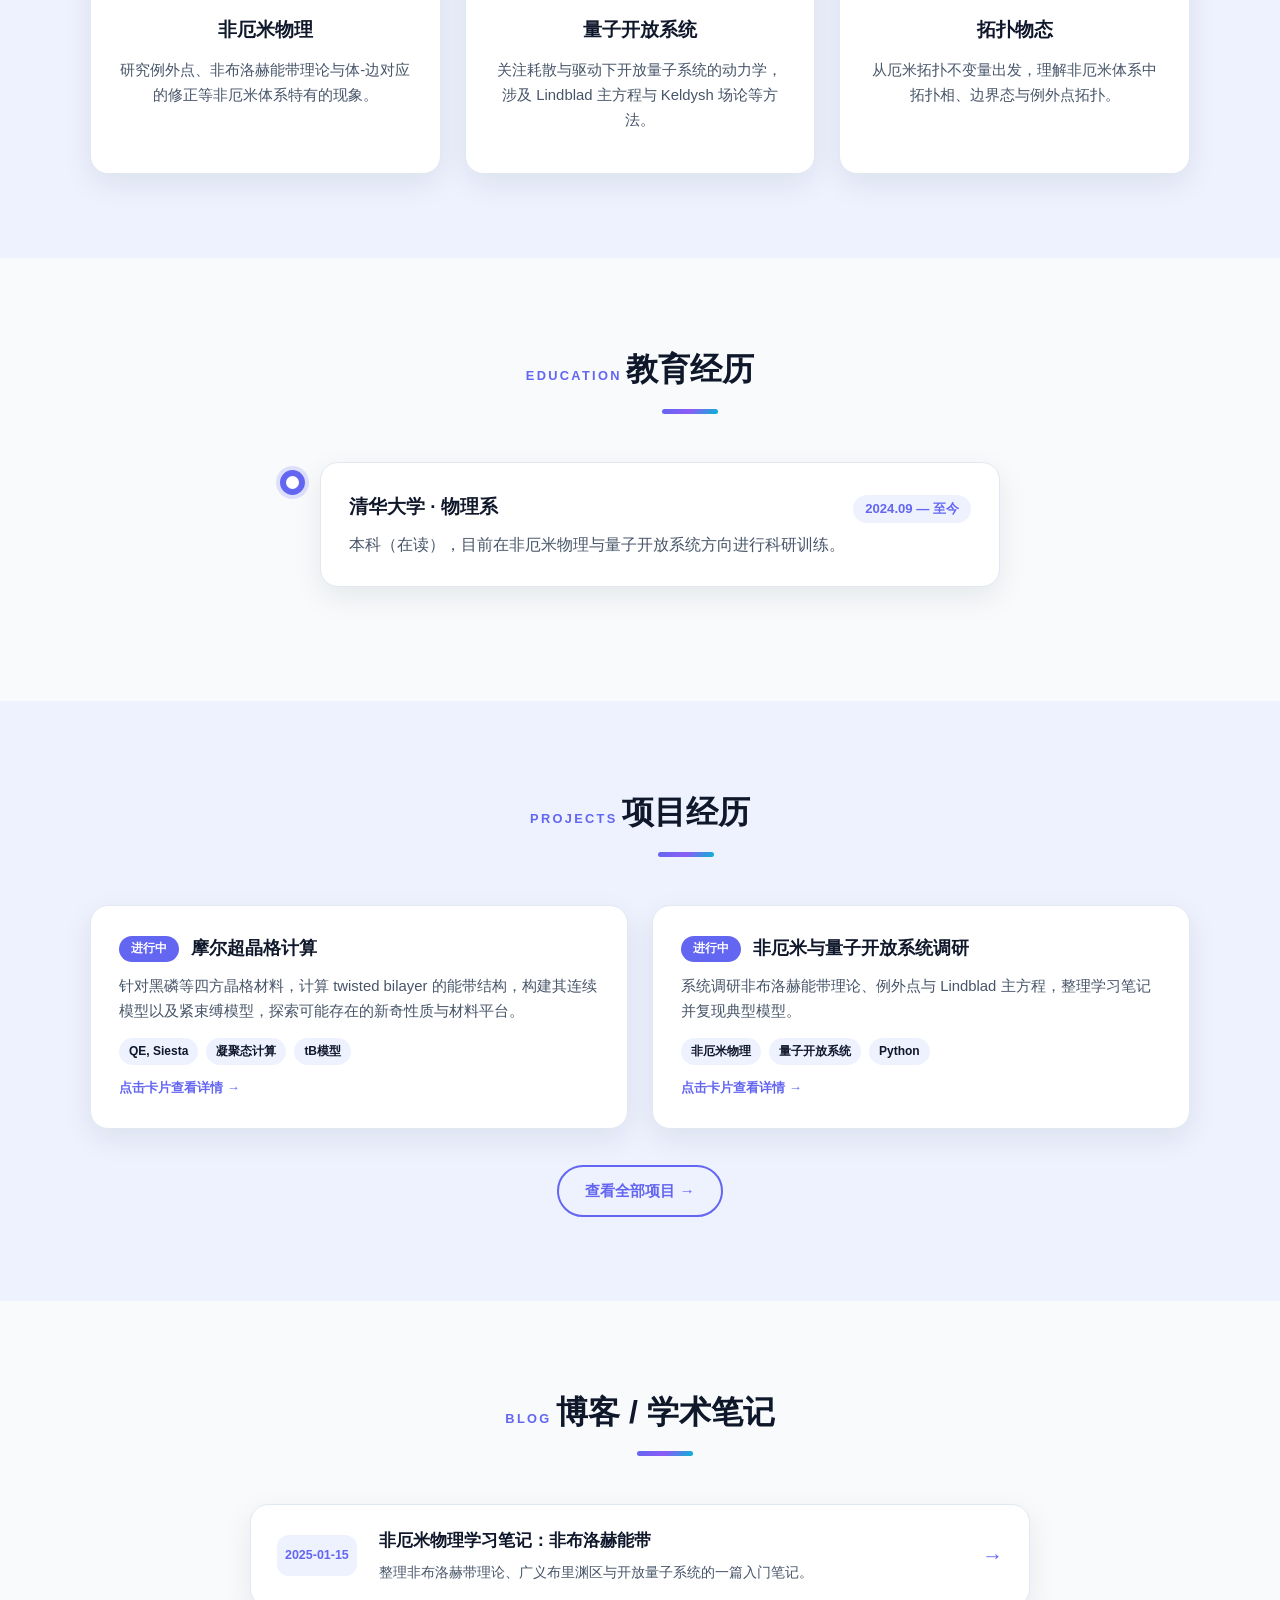
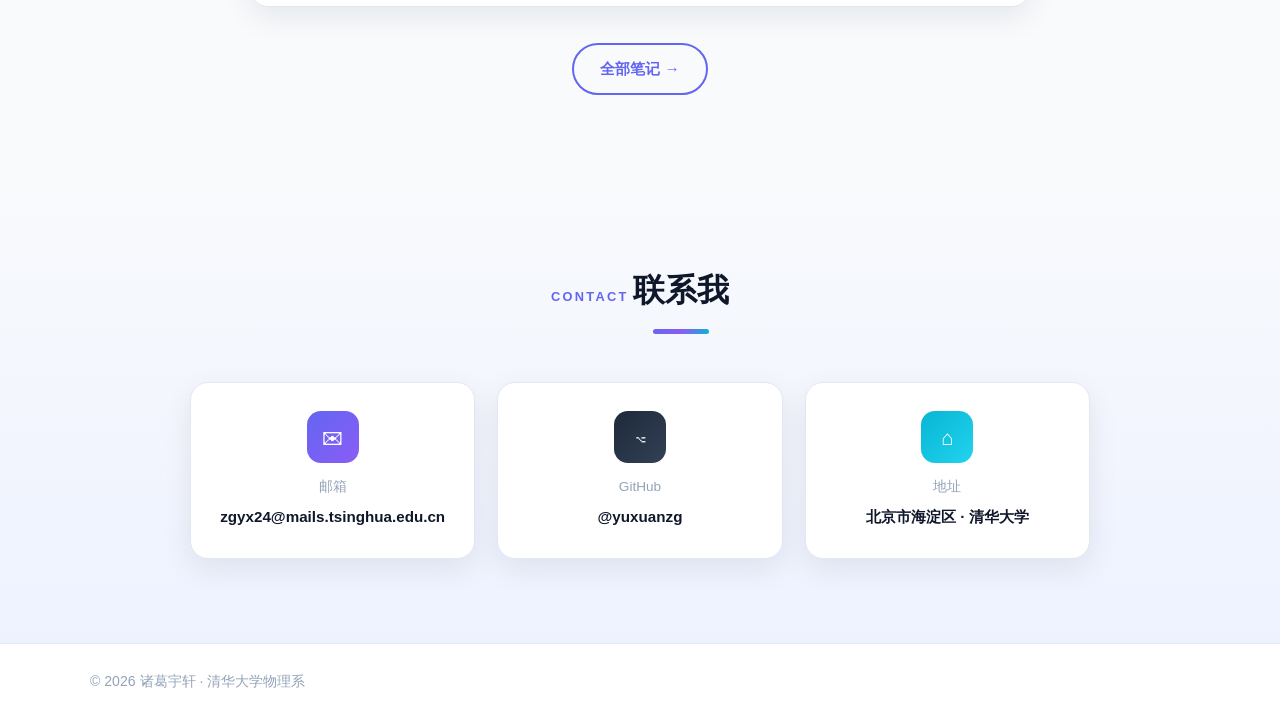
==== commit d56e8f96: "修复：动态项目卡片透明不可见（移除 reveal）；JS 失效时页面仍完整显示中文（回退文案+js类增强）；localStorage 异常保护" ====
--- a/index.html
+++ b/index.html
@@ -4,6 +4,7 @@
   <meta charset="UTF-8" />
   <meta name="viewport" content="width=device-width, initial-scale=1.0" />
   <title>诸葛宇轩 · 学术主页 | 清华大学物理系</title>
+  <script>document.documentElement.classList.add("js");</script>
   <meta name="description" content="诸葛宇轩的个人学术主页 —— 清华大学物理系本科生，研究方向：非厄米物理、量子开放系统与拓扑物态。" />
   <link rel="icon" type="image/svg+xml" href="assets/favicon.svg" />
   <link rel="stylesheet" href="css/style.css" />
@@ -69,8 +70,8 @@
         </div>
         <div class="about-grid">
           <div class="card about-card reveal">
-            <p class="about-text" data-i18n="about_p1"></p>
-            <p class="about-text" data-i18n="about_p2"></p>
+            <p class="about-text" data-i18n="about_p1">你好！我是 <strong>诸葛宇轩</strong>，清华大学物理系本科生。我最近加入了研究 <strong>非厄米物理与量子开放系统</strong> 的课题组，重点关注其中与 <strong>拓扑物态</strong> 相关的问题，如非布洛赫能带理论以及开放系统中的拓扑性质。</p>
+            <p class="about-text" data-i18n="about_p2">本页面用于整理与展示我的学习笔记、科研项目与经历。欢迎通过下方联系方式与我交流讨论。</p>
           </div>
           <div class="card info-card reveal">
             <h3 class="info-title" data-i18n="sec_about">关于我</h3>
@@ -98,17 +99,17 @@
           <div class="card topic-card reveal">
             <div class="topic-icon icon-indigo">◈</div>
             <h3 data-i18n="topic1">非厄米物理</h3>
-            <p data-i18n="topic1d"></p>
+            <p data-i18n="topic1d">研究例外点、非布洛赫能带理论与体-边对应的修正等非厄米体系特有的现象。</p>
           </div>
           <div class="card topic-card reveal">
             <div class="topic-icon icon-cyan">◉</div>
             <h3 data-i18n="topic2">量子开放系统</h3>
-            <p data-i18n="topic2d"></p>
+            <p data-i18n="topic2d">关注耗散与驱动下开放量子系统的动力学，涉及 Lindblad 主方程与 Keldysh 场论等方法。</p>
           </div>
           <div class="card topic-card reveal">
             <div class="topic-icon icon-amber">✦</div>
             <h3 data-i18n="topic3">拓扑物态</h3>
-            <p data-i18n="topic3d"></p>
+            <p data-i18n="topic3d">从厄米拓扑不变量出发，理解非厄米体系中拓扑相、边界态与例外点拓扑。</p>
           </div>
         </div>
       </div>
@@ -129,7 +130,7 @@
                 <h3 data-i18n="edu_name">清华大学 · 物理系</h3>
                 <span class="timeline-date" data-i18n="edu_date">2024.09 — 至今</span>
               </div>
-              <p class="timeline-desc" data-i18n="edu_desc"></p>
+              <p class="timeline-desc" data-i18n="edu_desc">本科（在读），目前在非厄米物理与量子开放系统方向进行科研训练。</p>
             </div>
           </div>
         </div>
@@ -194,7 +195,7 @@
 
   <footer class="footer">
     <div class="container footer-inner">
-      <p data-i18n="footer_line"></p>
+      <p data-i18n="footer_line">© 诸葛宇轩 · 清华大学物理系</p>
     </div>
   </footer>
 
--- a/css/style.css
+++ b/css/style.css
@@ -357,9 +357,9 @@
 .back-top.show { opacity: 1; visibility: visible; transform: translateY(0); }
 .back-top:hover { transform: translateY(-3px); }
 
-/* ---------- 滚动显示动画 ---------- */
-.reveal { opacity: 0; transform: translateY(26px); transition: opacity .7s ease, transform .7s ease; }
-.reveal.visible { opacity: 1; transform: none; }
+/* ---------- 滚动显示动画（仅 JS 可用时启用，JS 失效则全部可见） ---------- */
+.js .reveal { opacity: 0; transform: translateY(26px); transition: opacity .7s ease, transform .7s ease; }
+.js .reveal.visible { opacity: 1; transform: none; }
 
 /* ---------- 博客文章排版 ---------- */
 .article-hero { padding: 64px 0 32px; text-align: center; }
@@ -417,7 +417,7 @@
 @media (prefers-reduced-motion: reduce) {
   *, *::before, *::after { animation: none !important; transition: none !important; }
   html { scroll-behavior: auto; }
-  .reveal { opacity: 1; transform: none; }
+  .reveal, .js .reveal { opacity: 1; transform: none; }
 }
 
 /* ---------- 语言切换按钮 ---------- */
